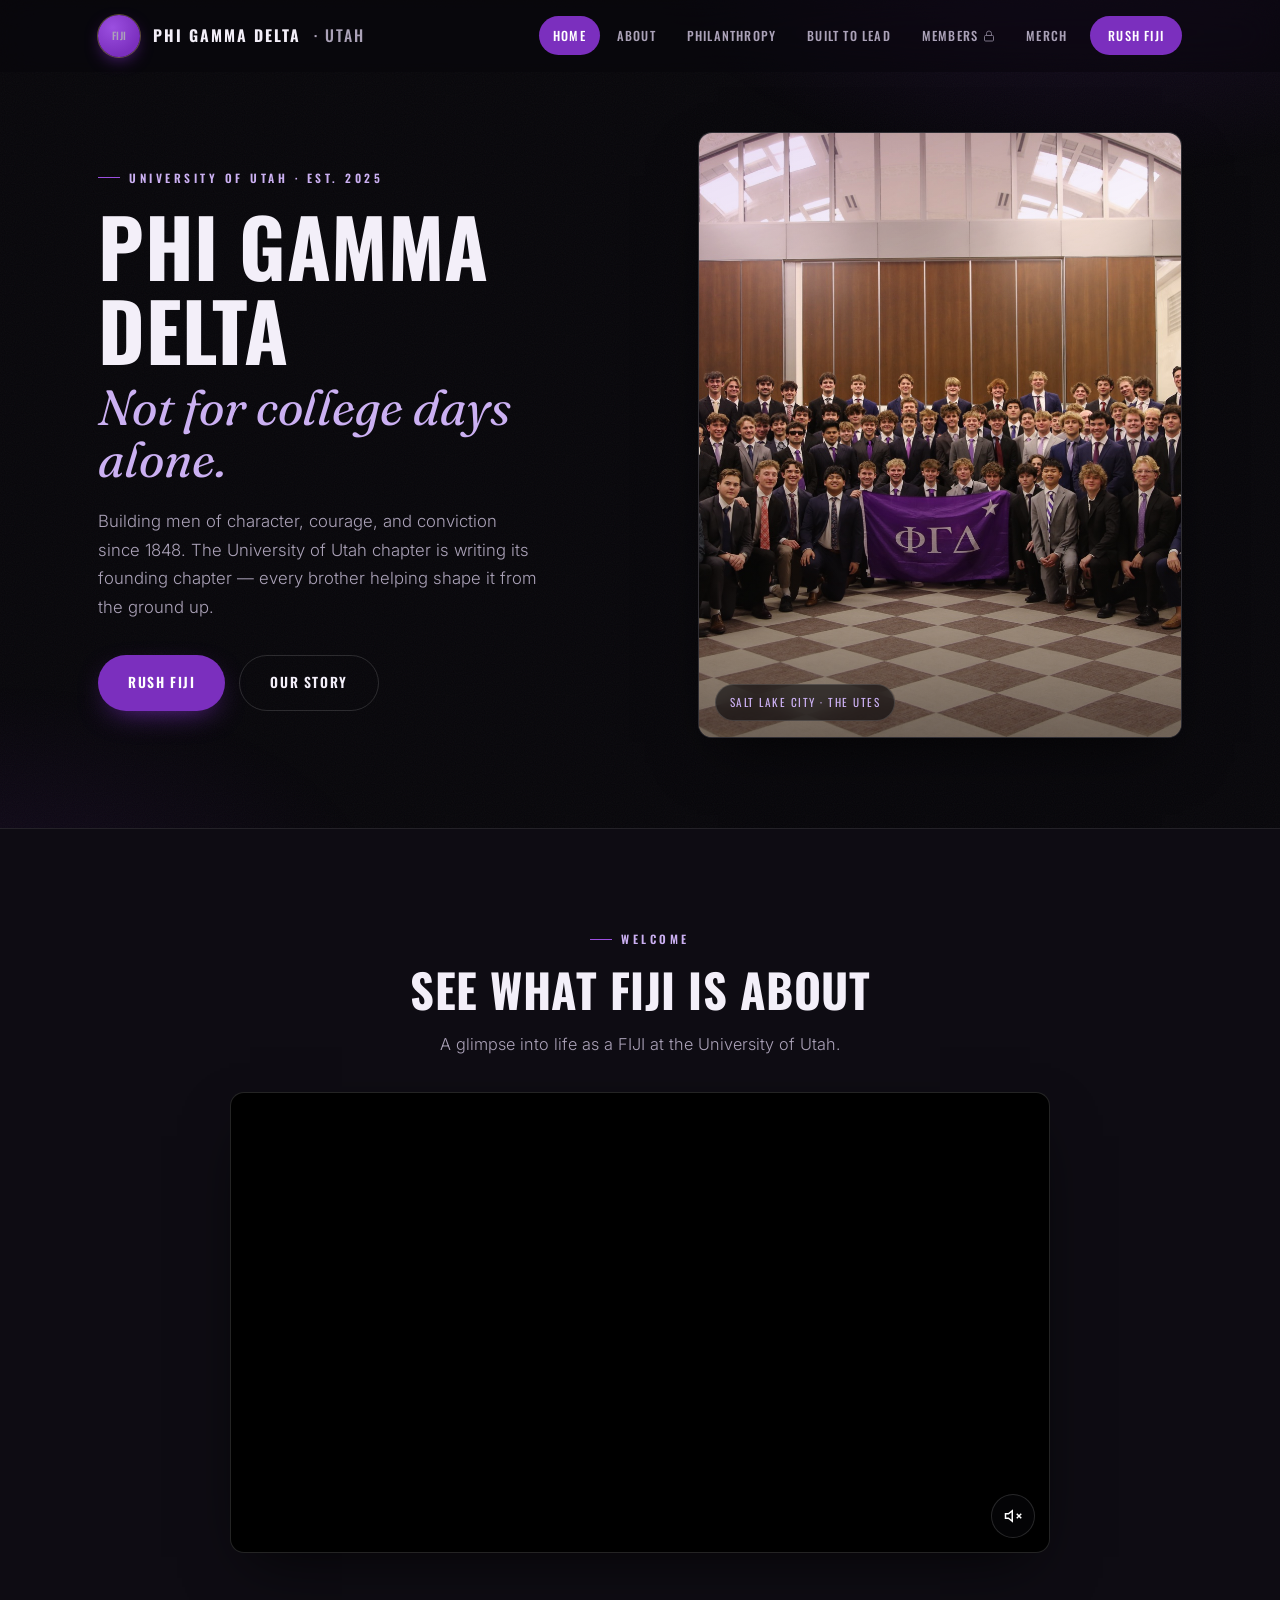
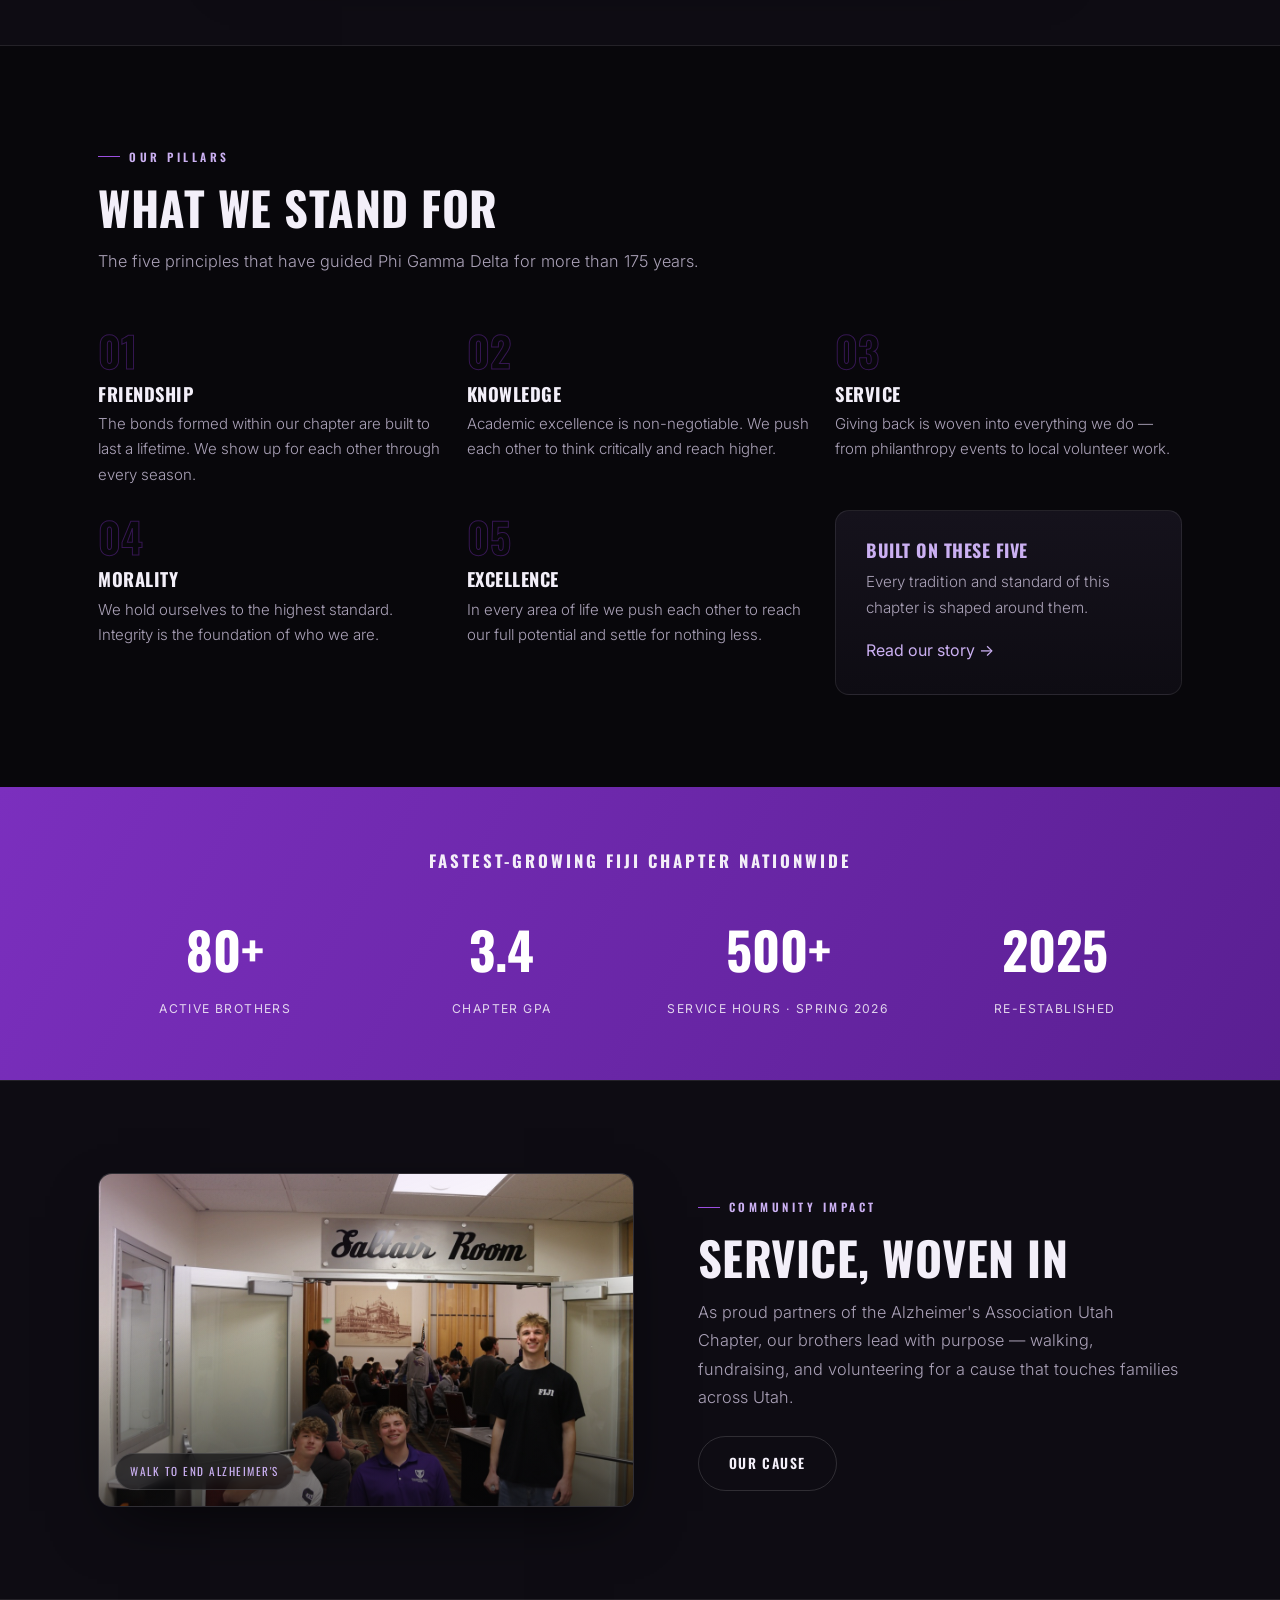
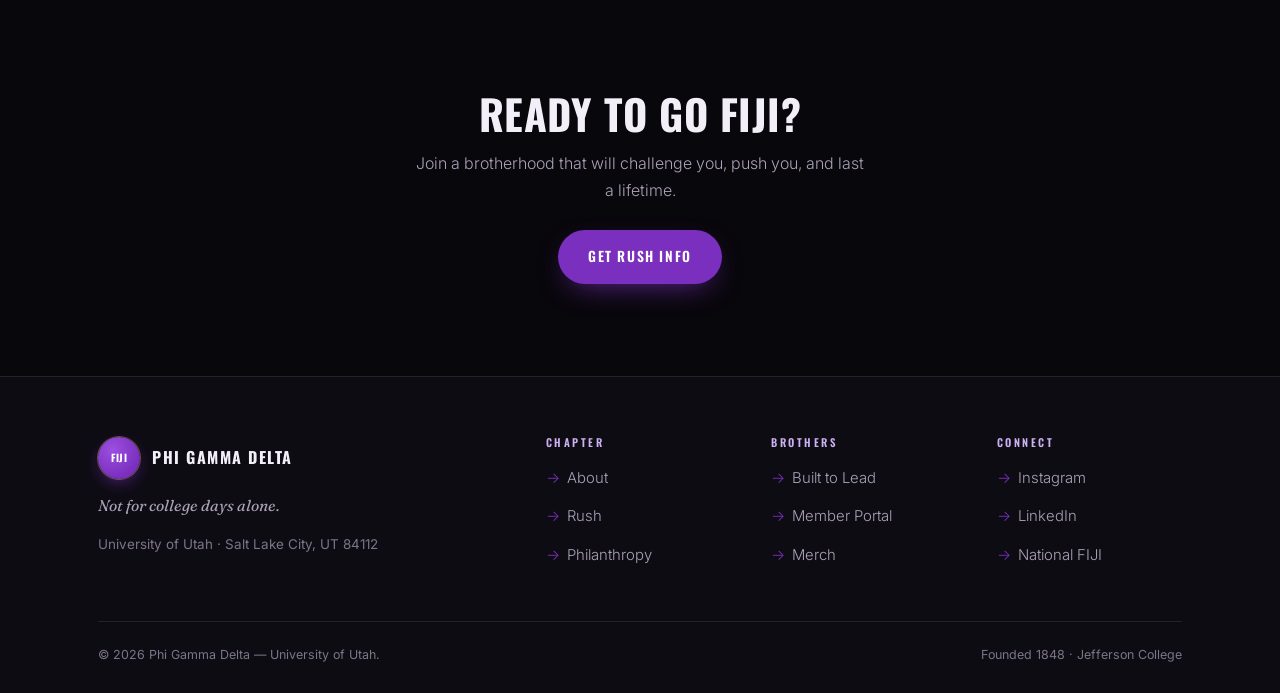
==== index.html @ 0687dde4 "New elevated FIJI website — streamlined 6-page static site Rework of the University of Utah Phi Gamm" ====
<!DOCTYPE html>
<html lang="en">
<head>
<meta charset="UTF-8">
<meta name="viewport" content="width=device-width, initial-scale=1.0">
<title>Phi Gamma Delta · University of Utah | FIJI</title>
<meta name="description" content="Phi Gamma Delta (FIJI) at the University of Utah — a founding brotherhood built on friendship, knowledge, service, morality, and excellence. Not for college days alone.">
<meta property="og:title" content="Phi Gamma Delta · University of Utah">
<meta property="og:description" content="Building men of character, courage, and conviction. The fastest-growing FIJI chapter nationwide.">
<meta property="og:type" content="website">
<meta property="og:image" content="assets/img/home.jpg">
<link rel="icon" href="assets/img/favicon.svg" type="image/svg+xml">
<link rel="preconnect" href="https://fonts.googleapis.com">
<link rel="preconnect" href="https://fonts.gstatic.com" crossorigin>
<link href="https://fonts.googleapis.com/css2?family=Oswald:wght@400;500;600;700&family=Inter:wght@300;400;500;600&family=Fraunces:ital,opsz,wght@1,9..144,400;1,9..144,500&display=swap" rel="stylesheet">
<link rel="stylesheet" href="assets/css/styles.css">
</head>
<body>

<!-- NAV -->
<nav class="nav" aria-label="Primary">
  <div class="container">
    <a href="index.html" class="nav-brand"><span class="crest">FIJI</span>Phi&nbsp;Gamma&nbsp;Delta <span>· Utah</span></a>
    <button class="hamburger" aria-label="Menu" aria-expanded="false" aria-controls="navLinks"><span></span><span></span><span></span></button>
    <ul class="nav-links" id="navLinks">
      <li><a href="index.html" class="active">Home</a></li>
      <li><a href="about.html">About</a></li>
      <li><a href="philanthropy.html">Philanthropy</a></li>
      <li><a href="built-to-lead.html">Built to Lead</a></li>
      <li><a href="members.html" class="lock">Members <svg viewBox="0 0 24 24" fill="none" stroke="currentColor" stroke-width="2"><rect x="3" y="11" width="18" height="11" rx="2"/><path d="M7 11V7a5 5 0 0 1 10 0v4"/></svg></a></li>
      <li><a href="https://utahfijimerch.com/" target="_blank" rel="noopener">Merch</a></li>
      <li><a href="rush.html" class="nav-cta">Rush FIJI</a></li>
    </ul>
  </div>
</nav>

<!-- HERO -->
<header class="hero">
  <div class="container">
    <div class="hero-split">
      <div class="reveal in">
        <div class="eyebrow">University of Utah · Est. 2025</div>
        <h1>Phi Gamma<br>Delta<span class="serif-em">Not for college days alone.</span></h1>
        <p>Building men of character, courage, and conviction since 1848. The University of Utah chapter is writing its founding chapter — every brother helping shape it from the ground up.</p>
        <div class="btn-row">
          <a href="rush.html" class="btn btn-primary">Rush FIJI</a>
          <a href="about.html" class="btn btn-ghost">Our Story</a>
        </div>
      </div>
      <div class="frame frame--portrait reveal" data-delay="1">
        <img src="assets/img/home.jpg" width="1800" height="1200" alt="Brothers of Phi Gamma Delta at the University of Utah" fetchpriority="high">
        <span class="frame-tag">Salt Lake City · The Utes</span>
      </div>
    </div>
  </div>
</header>

<!-- VIDEO -->
<section class="section--tint center">
  <div class="container">
    <div class="eyebrow center">Welcome</div>
    <h2 class="section-title">See What FIJI Is About</h2>
    <p class="lede measure-narrow mx-auto">A glimpse into life as a FIJI at the University of Utah.</p>
    <div class="video-frame reveal">
      <video id="heroVideo" loop muted playsinline preload="metadata" src="assets/video/welcome.mp4"></video>
      <button class="video-sound" id="videoSound" aria-label="Unmute video"></button>
    </div>
  </div>
</section>

<!-- PILLARS -->
<section>
  <div class="container">
    <div class="eyebrow">Our Pillars</div>
    <h2 class="section-title">What We Stand For</h2>
    <p class="lede measure" style="margin-bottom:48px;">The five principles that have guided Phi Gamma Delta for more than 175 years.</p>
    <div class="grid grid-3">
      <div class="value reveal"><div class="num">01</div><h3>Friendship</h3><p>The bonds formed within our chapter are built to last a lifetime. We show up for each other through every season.</p></div>
      <div class="value reveal" data-delay="1"><div class="num">02</div><h3>Knowledge</h3><p>Academic excellence is non-negotiable. We push each other to think critically and reach higher.</p></div>
      <div class="value reveal" data-delay="2"><div class="num">03</div><h3>Service</h3><p>Giving back is woven into everything we do — from philanthropy events to local volunteer work.</p></div>
      <div class="value reveal"><div class="num">04</div><h3>Morality</h3><p>We hold ourselves to the highest standard. Integrity is the foundation of who we are.</p></div>
      <div class="value reveal" data-delay="1"><div class="num">05</div><h3>Excellence</h3><p>In every area of life we push each other to reach our full potential and settle for nothing less.</p></div>
      <div class="card reveal" data-delay="2" style="display:flex;flex-direction:column;justify-content:center;">
        <h3 style="color:var(--purple-200);">Built on these five</h3>
        <p style="margin-bottom:16px;">Every tradition and standard of this chapter is shaped around them.</p>
        <a href="about.html" class="ext-link" style="color:var(--purple-200);">Read our story →</a>
      </div>
    </div>
  </div>
</section>

<!-- STATS -->
<section class="statband" style="padding:0;">
  <div class="statband" style="border:0;">
    <div class="container">
      <div class="kicker">Fastest-Growing FIJI Chapter Nationwide</div>
      <div class="grid grid-4">
        <div class="stat reveal"><div class="n">80+</div><div class="l">Active Brothers</div></div>
        <div class="stat reveal" data-delay="1"><div class="n">3.4</div><div class="l">Chapter GPA</div></div>
        <div class="stat reveal" data-delay="2"><div class="n">500+</div><div class="l">Service Hours · Spring 2026</div></div>
        <div class="stat reveal" data-delay="3"><div class="n">2025</div><div class="l">Re-Established</div></div>
      </div>
    </div>
  </div>
</section>

<!-- PHILANTHROPY TEASER -->
<section class="section--tint">
  <div class="container">
    <div class="hero-split">
      <div class="frame frame--wide reveal">
        <img src="assets/img/philanthropy.jpg" width="1800" height="1200" alt="FIJI brothers at a service event" loading="lazy">
        <span class="frame-tag">Walk to End Alzheimer's</span>
      </div>
      <div class="reveal" data-delay="1">
        <div class="eyebrow">Community Impact</div>
        <h2 class="section-title">Service, Woven In</h2>
        <p class="lede" style="margin-bottom:24px;">As proud partners of the Alzheimer's Association Utah Chapter, our brothers lead with purpose — walking, fundraising, and volunteering for a cause that touches families across Utah.</p>
        <a href="philanthropy.html" class="btn btn-ghost">Our Cause</a>
      </div>
    </div>
  </div>
</section>

<!-- CTA -->
<section class="cta">
  <div class="container">
    <h2>Ready to Go FIJI?</h2>
    <p>Join a brotherhood that will challenge you, push you, and last a lifetime.</p>
    <a href="rush.html" class="btn btn-primary">Get Rush Info</a>
  </div>
</section>

<!-- FOOTER -->
<footer>
  <div class="container">
    <div class="footer-grid">
      <div>
        <div class="footer-brand"><span class="crest">FIJI</span>Phi Gamma Delta</div>
        <p class="motto">Not for college days alone.</p>
        <p style="color:var(--muted-2);font-size:0.84rem;margin-top:14px;">University of Utah · Salt Lake City, UT 84112</p>
      </div>
      <div><h4>Chapter</h4><ul class="linklist" style="list-style:none;">
        <li><a href="about.html">About</a></li><li><a href="rush.html">Rush</a></li><li><a href="philanthropy.html">Philanthropy</a></li></ul></div>
      <div><h4>Brothers</h4><ul class="linklist" style="list-style:none;">
        <li><a href="built-to-lead.html">Built to Lead</a></li><li><a href="members.html">Member Portal</a></li><li><a href="https://utahfijimerch.com/" target="_blank" rel="noopener">Merch</a></li></ul></div>
      <div><h4>Connect</h4><ul class="linklist" style="list-style:none;">
        <li><a href="https://www.instagram.com/utahfiji" target="_blank" rel="noopener">Instagram</a></li>
        <li><a href="https://www.linkedin.com/company/phi-gamma-delta/" target="_blank" rel="noopener">LinkedIn</a></li>
        <li><a href="https://www.phigam.org" target="_blank" rel="noopener">National FIJI</a></li></ul></div>
    </div>
    <div class="footer-bottom">
      <span>© <span data-year>2026</span> Phi Gamma Delta — University of Utah.</span>
      <span>Founded 1848 · Jefferson College</span>
    </div>
  </div>
</footer>

<script src="assets/js/main.js"></script>
</body>
</html>
---- assets/css/styles.css ----
/* =============================================================
   Phi Gamma Delta · University of Utah
   Shared stylesheet — elevated dark + FIJI purple identity
   ============================================================= */

/* ---------- Tokens ---------- */
:root {
  /* Brand */
  --purple:        #7B2FBE;
  --purple-light:  #9B4FE0;
  --purple-bright: #B678F7;
  --purple-200:    #CBB0F2;
  --gold:          #E4C36B;   /* used sparingly for a premium accent */

  /* Surfaces */
  --bg:    #08070B;
  --bg-1:  #0E0C13;
  --bg-2:  #15121C;
  --bg-3:  #1C1826;

  /* Text */
  --text:    #F3EFF9;
  --muted:   #ABA2B8;   /* ~5.2:1 on --bg */
  --muted-2: #7C7488;
  --line:    rgba(255,255,255,0.09);
  --line-2:  rgba(255,255,255,0.14);

  /* Effects */
  --glow:   0 0 40px rgba(123,47,190,0.35);
  --shadow: 0 24px 60px -20px rgba(0,0,0,0.7);
  --radius: 14px;
  --radius-sm: 8px;
  --ease: cubic-bezier(0.22, 1, 0.36, 1);
  --t: 0.35s var(--ease);

  --maxw: 1140px;
  --nav-h: 72px;

  --font-display: 'Oswald', 'Arial Narrow', sans-serif;
  --font-serif: 'Fraunces', Georgia, serif;
  --font-body: 'Inter', -apple-system, BlinkMacSystemFont, sans-serif;
}

/* ---------- Reset ---------- */
*, *::before, *::after { box-sizing: border-box; margin: 0; padding: 0; }
html { scroll-behavior: smooth; -webkit-text-size-adjust: 100%; scroll-padding-top: 90px; }
body {
  font-family: var(--font-body);
  color: var(--text);
  background: var(--bg);
  line-height: 1.7;
  overflow-x: hidden;
  -webkit-font-smoothing: antialiased;
  text-rendering: optimizeLegibility;
}
/* Subtle grain + ambient purple wash over the whole page */
body::before {
  content: ""; position: fixed; inset: 0; z-index: -2; pointer-events: none;
  background:
    radial-gradient(60% 50% at 85% -10%, rgba(123,47,190,0.16), transparent 60%),
    radial-gradient(50% 40% at 0% 100%, rgba(123,47,190,0.10), transparent 60%);
}
body::after {
  content: ""; position: fixed; inset: 0; z-index: -1; pointer-events: none; opacity: 0.04;
  background-image: url("data:image/svg+xml,%3Csvg xmlns='http://www.w3.org/2000/svg' width='120' height='120'%3E%3Cfilter id='n'%3E%3CfeTurbulence type='fractalNoise' baseFrequency='0.9' numOctaves='2'/%3E%3C/filter%3E%3Crect width='100%25' height='100%25' filter='url(%23n)'/%3E%3C/svg%3E");
}
img { max-width: 100%; display: block; }
a { text-decoration: none; color: inherit; }
button { font-family: inherit; }
::selection { background: rgba(123,47,190,0.4); color: #fff; }

:focus-visible { outline: 2px solid var(--purple-bright); outline-offset: 3px; border-radius: 3px; }

/* ---------- Layout ---------- */
.container { max-width: var(--maxw); margin: 0 auto; padding: 0 28px; }
section { padding: 92px 0; position: relative; }
.section--tint { background: var(--bg-1); border-top: 1px solid var(--line); border-bottom: 1px solid var(--line); }
.divider-top { border-top: 1px solid var(--line); }
.center { text-align: center; }
.measure { max-width: 640px; }
.measure-narrow { max-width: 560px; }
.mx-auto { margin-left: auto; margin-right: auto; }

/* ---------- Typography ---------- */
h1, h2, h3, h4 { font-family: var(--font-display); text-transform: uppercase; letter-spacing: 0.5px; font-weight: 700; line-height: 1.05; }
.eyebrow {
  display: inline-flex; align-items: center; gap: 9px;
  font-family: var(--font-display); font-size: 0.72rem; font-weight: 600;
  letter-spacing: 3.5px; text-transform: uppercase; color: var(--purple-200);
  margin-bottom: 16px;
}
.eyebrow::before { content: ""; width: 22px; height: 1px; background: var(--purple-light); display: inline-block; }
.eyebrow.center { justify-content: center; }
.section-title { font-size: clamp(1.9rem, 4vw, 2.9rem); margin-bottom: 16px; }
.lede { font-size: 1.02rem; color: var(--muted); font-weight: 300; line-height: 1.75; }
.serif-em { font-family: var(--font-serif); font-style: italic; font-weight: 400; text-transform: none; letter-spacing: 0; }

/* ---------- Buttons ---------- */
.btn {
  display: inline-flex; align-items: center; justify-content: center; gap: 9px;
  padding: 15px 30px; min-height: 48px;
  font-family: var(--font-display); font-size: 0.86rem; font-weight: 600;
  text-transform: uppercase; letter-spacing: 1.6px;
  border: none; cursor: pointer; border-radius: 999px;
  transition: transform var(--t), background var(--t), box-shadow var(--t), border-color var(--t), color var(--t);
}
.btn:active { transform: translateY(1px) scale(0.99); }
.btn-primary { background: var(--purple); color: #fff; box-shadow: 0 10px 30px -12px rgba(123,47,190,0.9); }
.btn-primary:hover { background: var(--purple-light); box-shadow: 0 14px 36px -10px rgba(123,47,190,0.85), var(--glow); transform: translateY(-2px); }
.btn-ghost { background: transparent; color: var(--text); border: 1.5px solid var(--line-2); }
.btn-ghost:hover { border-color: var(--purple-light); color: var(--purple-200); transform: translateY(-2px); }
.btn-gold { background: transparent; color: var(--gold); border: 1.5px solid rgba(228,195,107,0.4); }
.btn-gold:hover { background: rgba(228,195,107,0.08); border-color: var(--gold); transform: translateY(-2px); }
.btn-row { display: flex; flex-wrap: wrap; gap: 14px; }
.btn svg { width: 17px; height: 17px; }

/* ---------- Crest ---------- */
.crest {
  width: 42px; height: 42px; flex: none;
  display: inline-flex; align-items: center; justify-content: center;
  border-radius: 50%;
  background: radial-gradient(circle at 35% 30%, var(--purple-light), var(--purple) 70%);
  box-shadow: 0 0 0 1px rgba(228,195,107,0.35), 0 6px 18px -6px rgba(123,47,190,0.9);
  font-family: var(--font-display); font-weight: 700; font-size: 0.64rem;
  letter-spacing: 0.5px; color: #fff;
}

/* ---------- Navigation ---------- */
.nav {
  position: fixed; top: 0; left: 0; right: 0; z-index: 1000; height: var(--nav-h);
  display: flex; align-items: center;
  background: rgba(8,7,11,0.55); backdrop-filter: blur(18px) saturate(1.2);
  border-bottom: 1px solid transparent; transition: background var(--t), border-color var(--t);
}
.nav.scrolled { background: rgba(8,7,11,0.9); border-bottom-color: var(--line); }
.nav .container { display: flex; align-items: center; justify-content: space-between; width: 100%; }
.nav-brand { display: flex; align-items: center; gap: 13px; font-family: var(--font-display); font-weight: 700; font-size: 0.98rem; text-transform: uppercase; letter-spacing: 2px; }
.nav-brand span { color: var(--muted); font-weight: 500; }
.nav-links { display: flex; align-items: center; gap: 3px; list-style: none; }
.nav-links a {
  display: inline-flex; align-items: center; gap: 5px;
  padding: 9px 14px; border-radius: 999px;
  font-family: var(--font-display); font-size: 0.78rem; font-weight: 500; letter-spacing: 1.2px;
  text-transform: uppercase; color: var(--muted); transition: color var(--t), background var(--t);
}
.nav-links a:hover { color: var(--text); }
.nav-links a.active { color: #fff; background: var(--purple); }
.nav-links a.lock svg { width: 12px; height: 12px; opacity: 0.7; }
.nav-cta { margin-left: 6px; }
.nav-links a.nav-cta { background: var(--purple); color: #fff; padding: 9px 18px; }
.nav-links a.nav-cta:hover { background: var(--purple-light); }
.hamburger { display: none; width: 44px; height: 44px; background: none; border: none; cursor: pointer; flex-direction: column; align-items: center; justify-content: center; gap: 5px; }
.hamburger span { display: block; width: 22px; height: 2px; background: var(--text); border-radius: 2px; transition: var(--t); }
.nav.open .hamburger span:nth-child(1) { transform: translateY(7px) rotate(45deg); }
.nav.open .hamburger span:nth-child(2) { opacity: 0; }
.nav.open .hamburger span:nth-child(3) { transform: translateY(-7px) rotate(-45deg); }

/* ---------- Hero ---------- */
.hero { padding: calc(var(--nav-h) + 60px) 0 90px; }
.hero-split { display: grid; grid-template-columns: 1.05fr 0.95fr; gap: 64px; align-items: center; }
.hero h1 { font-size: clamp(2.9rem, 6.5vw, 5rem); margin-bottom: 22px; }
.hero h1 .stroke { -webkit-text-stroke: 1.4px var(--purple-light); color: transparent; }
.hero h1 .serif-em { display: block; font-size: 0.62em; margin-top: 10px; color: var(--purple-200); }
.hero p { max-width: 440px; margin-bottom: 34px; color: var(--muted); font-weight: 300; font-size: 1.05rem; }
.hero--compact { padding: calc(var(--nav-h) + 70px) 0 60px; }
.hero--compact h1 { font-size: clamp(2.4rem, 5vw, 3.6rem); }
.hero--compact p { max-width: 560px; }

/* Framed image treatment */
.frame {
  position: relative; border-radius: var(--radius); overflow: hidden;
  border: 1px solid var(--line-2); box-shadow: var(--shadow);
  background: var(--bg-1);
}
.frame::after { /* purple grade + vignette */
  content: ""; position: absolute; inset: 0;
  background: linear-gradient(160deg, rgba(123,47,190,0.16), transparent 45%), linear-gradient(0deg, rgba(8,7,11,0.55), transparent 55%);
  pointer-events: none;
}
.frame img { width: 100%; height: 100%; object-fit: cover; }
.frame--portrait { aspect-ratio: 4 / 5; }
.frame--wide { aspect-ratio: 16 / 10; }
.frame-tag {
  position: absolute; left: 16px; bottom: 16px; z-index: 2;
  display: inline-flex; align-items: center; gap: 8px;
  padding: 8px 14px; border-radius: 999px;
  background: rgba(8,7,11,0.6); backdrop-filter: blur(8px); border: 1px solid var(--line-2);
  font-family: var(--font-display); font-size: 0.7rem; letter-spacing: 1.5px; text-transform: uppercase; color: var(--purple-200);
}

/* ---------- Video ---------- */
.video-frame {
  max-width: 820px; margin: 34px auto 0; aspect-ratio: 16/9;
  border-radius: var(--radius); overflow: hidden;
  border: 1px solid var(--line-2); box-shadow: var(--shadow); background: #000;
  position: relative;
}
.video-frame video { width: 100%; height: 100%; object-fit: cover; display: block; }
.video-sound {
  position: absolute; right: 14px; bottom: 14px; z-index: 3;
  width: 44px; height: 44px; border-radius: 50%; cursor: pointer;
  background: rgba(8,7,11,0.6); backdrop-filter: blur(8px); border: 1px solid var(--line-2);
  color: #fff; display: inline-flex; align-items: center; justify-content: center;
  transition: var(--t);
}
.video-sound:hover { background: var(--purple); border-color: var(--purple); }
.video-sound svg { width: 18px; height: 18px; }

/* ---------- Generic grids / cards ---------- */
.grid { display: grid; gap: 22px; }
.grid-2 { grid-template-columns: repeat(2, 1fr); }
.grid-3 { grid-template-columns: repeat(3, 1fr); }
.grid-4 { grid-template-columns: repeat(4, 1fr); }

.card {
  background: linear-gradient(180deg, var(--bg-2), var(--bg-1));
  border: 1px solid var(--line); border-radius: var(--radius);
  padding: 30px; transition: transform var(--t), border-color var(--t), box-shadow var(--t);
}
.card:hover { transform: translateY(-4px); border-color: rgba(123,47,190,0.5); box-shadow: 0 20px 50px -24px rgba(123,47,190,0.6); }
.card h3 { font-size: 1.12rem; margin-bottom: 10px; letter-spacing: 0.5px; }
.card p { color: var(--muted); font-weight: 300; font-size: 0.95rem; }
.card-icon {
  width: 46px; height: 46px; border-radius: 12px; margin-bottom: 18px;
  display: inline-flex; align-items: center; justify-content: center;
  background: rgba(123,47,190,0.14); border: 1px solid rgba(123,47,190,0.3); color: var(--purple-200);
}
.card-icon svg { width: 22px; height: 22px; }

/* Values (numbered) */
.value { position: relative; padding-top: 6px; }
.value .num { font-family: var(--font-display); font-size: 2.6rem; font-weight: 700; color: transparent; -webkit-text-stroke: 1px rgba(123,47,190,0.4); line-height: 1; margin-bottom: 12px; }
.value h3 { font-size: 1.15rem; margin-bottom: 8px; }
.value p { color: var(--muted); font-weight: 300; font-size: 0.94rem; }

/* Exec / people */
.person { text-align: center; }
.person .role { font-family: var(--font-display); font-size: 0.7rem; letter-spacing: 2px; text-transform: uppercase; color: var(--purple-200); margin-bottom: 12px; }
.person .avatar {
  width: 76px; height: 76px; margin: 0 auto 16px; border-radius: 50%;
  display: flex; align-items: center; justify-content: center;
  font-family: var(--font-display); font-size: 1.4rem; font-weight: 700; color: var(--purple-200);
  background: radial-gradient(circle at 35% 30%, rgba(123,47,190,0.35), rgba(123,47,190,0.08));
  border: 1px solid rgba(123,47,190,0.35);
}
.person .name { font-family: var(--font-display); font-size: 1.15rem; text-transform: uppercase; letter-spacing: 0.5px; }

/* Stat band */
.statband { background: linear-gradient(120deg, var(--purple), #5a1f92); padding: 60px 0; border-radius: 0; }
.statband .kicker { text-align: center; font-family: var(--font-display); font-size: 1.05rem; font-weight: 700; letter-spacing: 3px; text-transform: uppercase; color: rgba(255,255,255,0.92); margin-bottom: 30px; }
.stat { text-align: center; }
.stat .n { font-family: var(--font-display); font-size: clamp(2.4rem, 5vw, 3.2rem); font-weight: 700; color: #fff; font-variant-numeric: tabular-nums; }
.stat .l { font-size: 0.76rem; letter-spacing: 1.4px; text-transform: uppercase; color: rgba(255,255,255,0.8); margin-top: 6px; }

/* Timeline (numbered steps) */
.step .n { font-family: var(--font-display); font-size: 2rem; font-weight: 700; color: transparent; -webkit-text-stroke: 1px rgba(123,47,190,0.55); margin-bottom: 12px; }
.step h3 { font-size: 1.05rem; margin-bottom: 8px; }
.step p { color: var(--muted); font-weight: 300; font-size: 0.92rem; }

/* Callout / quote */
.callout {
  background: rgba(123,47,190,0.08); border: 1px solid rgba(123,47,190,0.22);
  border-left: 3px solid var(--purple); border-radius: var(--radius-sm);
  padding: 28px 32px;
}
.callout p { color: var(--muted); font-weight: 300; }
.callout strong { color: var(--text); font-weight: 600; }
.pullquote { font-family: var(--font-serif); font-style: italic; font-size: clamp(1.3rem, 3vw, 1.9rem); line-height: 1.4; color: var(--text); text-transform: none; }
.pullquote .sig { display: block; margin-top: 18px; font-family: var(--font-display); font-style: normal; font-size: 0.8rem; letter-spacing: 2px; text-transform: uppercase; color: var(--purple-200); }

/* FAQ accordion */
.faq-item { border-bottom: 1px solid var(--line); }
.faq-q {
  width: 100%; text-align: left; background: none; border: none; cursor: pointer; color: var(--text);
  font-family: var(--font-display); font-size: 1.02rem; text-transform: uppercase; letter-spacing: 0.5px;
  padding: 22px 40px 22px 0; position: relative;
}
.faq-q::after { content: "+"; position: absolute; right: 4px; top: 50%; transform: translateY(-50%); font-size: 1.5rem; color: var(--purple-200); transition: var(--t); }
.faq-item.open .faq-q::after { content: "−"; }
.faq-a { max-height: 0; overflow: hidden; transition: max-height 0.4s var(--ease); }
.faq-a-inner { padding: 0 0 22px; color: var(--muted); font-weight: 300; font-size: 0.96rem; }

/* Link list */
.linklist { list-style: none; }
.linklist li { margin-bottom: 11px; }
.linklist a { color: var(--muted); font-weight: 300; font-size: 0.93rem; transition: var(--t); display: inline-flex; align-items: center; gap: 7px; }
.linklist a:hover { color: var(--purple-200); }
.linklist a::before { content: "→"; color: var(--purple); }

/* Tag */
.tag { display: inline-flex; align-items: center; padding: 4px 11px; border-radius: 999px; font-family: var(--font-display); font-size: 0.66rem; font-weight: 600; letter-spacing: 1.5px; text-transform: uppercase; }
.tag-required { background: rgba(123,47,190,0.2); color: var(--purple-200); border: 1px solid rgba(123,47,190,0.4); }
.tag-additional { background: rgba(255,255,255,0.06); color: var(--muted); border: 1px solid var(--line-2); }
.tag-annual { background: rgba(228,195,107,0.14); color: var(--gold); border: 1px solid rgba(228,195,107,0.35); }

/* ---------- CTA band ---------- */
.cta { text-align: center; }
.cta h2 { font-size: clamp(1.8rem, 4vw, 2.6rem); margin-bottom: 14px; }
.cta p { color: var(--muted); max-width: 460px; margin: 0 auto 26px; font-weight: 300; }

/* ---------- Footer ---------- */
footer { background: var(--bg-1); border-top: 1px solid var(--line); padding: 60px 0 28px; }
.footer-grid { display: grid; grid-template-columns: 2.2fr 1fr 1fr 1fr; gap: 40px; margin-bottom: 42px; }
.footer-brand { display: flex; align-items: center; gap: 12px; font-family: var(--font-display); font-size: 1rem; font-weight: 700; text-transform: uppercase; letter-spacing: 1.5px; margin-bottom: 14px; }
footer .motto { font-family: var(--font-serif); font-style: italic; color: var(--muted); font-size: 0.98rem; }
footer h4 { font-size: 0.68rem; font-weight: 600; letter-spacing: 2.5px; text-transform: uppercase; margin-bottom: 16px; color: var(--purple-200); }
footer ul { list-style: none; }
footer li { margin-bottom: 11px; }
footer a { color: var(--muted); font-weight: 300; font-size: 0.9rem; transition: var(--t); }
footer a:hover { color: var(--text); }
.footer-bottom { border-top: 1px solid var(--line); padding-top: 22px; display: flex; justify-content: space-between; gap: 12px; flex-wrap: wrap; font-size: 0.78rem; color: var(--muted-2); }

/* ---------- Forms ---------- */
.field { display: flex; flex-direction: column; gap: 8px; margin-bottom: 20px; }
.field label { font-family: var(--font-display); font-size: 0.74rem; font-weight: 600; letter-spacing: 1.5px; text-transform: uppercase; color: var(--purple-200); }
.field input, .field select, .field textarea {
  background: var(--bg-2); border: 1px solid var(--line-2); color: var(--text);
  padding: 14px 16px; font-family: var(--font-body); font-size: 0.96rem; border-radius: var(--radius-sm);
  transition: var(--t); width: 100%;
}
.field input:focus, .field select:focus, .field textarea:focus { outline: none; border-color: var(--purple); box-shadow: 0 0 0 3px rgba(123,47,190,0.18); }
.field input::placeholder, .field textarea::placeholder { color: var(--muted-2); }
.field textarea { resize: vertical; min-height: 140px; }
.field select {
  appearance: none; cursor: pointer; padding-right: 40px;
  background-image: url("data:image/svg+xml,%3Csvg xmlns='http://www.w3.org/2000/svg' width='12' height='8'%3E%3Cpath fill='%23B678F7' d='M1 1l5 5 5-5'/%3E%3C/svg%3E");
  background-repeat: no-repeat; background-position: right 16px center;
}
.info-block { margin-bottom: 30px; }
.info-block h3 { font-size: 0.9rem; margin-bottom: 8px; }
.info-block p, .info-block a { color: var(--muted); font-weight: 300; }
.info-block a { color: var(--purple-200); }
.info-block a:hover { color: var(--purple-bright); }
.socials { display: flex; gap: 12px; margin-top: 10px; }
.socials a { width: 44px; height: 44px; border-radius: 50%; display: inline-flex; align-items: center; justify-content: center; background: var(--bg-2); border: 1px solid var(--line-2); color: var(--muted); transition: var(--t); }
.socials a:hover { background: var(--purple); border-color: var(--purple); color: #fff; transform: translateY(-2px); }
.socials svg { width: 18px; height: 18px; }
.form-note { font-size: 0.82rem; color: var(--muted-2); margin-top: 6px; }
.form-status { margin-top: 14px; font-size: 0.9rem; color: var(--purple-200); }

/* ---------- Reveal animation ---------- */
.reveal { opacity: 0; transform: translateY(22px); transition: opacity 0.7s var(--ease), transform 0.7s var(--ease); }
.reveal.in { opacity: 1; transform: none; }
.reveal[data-delay="1"] { transition-delay: 0.08s; }
.reveal[data-delay="2"] { transition-delay: 0.16s; }
.reveal[data-delay="3"] { transition-delay: 0.24s; }

/* ---------- Responsive ---------- */
@media (max-width: 900px) {
  .grid-4 { grid-template-columns: repeat(2, 1fr); }
  .footer-grid { grid-template-columns: 1fr 1fr; }
}
@media (max-width: 780px) {
  .hamburger { display: flex; }
  .nav-links {
    position: fixed; top: var(--nav-h); left: 0; right: 0;
    flex-direction: column; align-items: stretch; gap: 4px; padding: 16px 20px 26px;
    background: rgba(8,7,11,0.98); backdrop-filter: blur(18px);
    border-bottom: 1px solid var(--line);
    transform: translateY(-130%); transition: transform var(--t); visibility: hidden;
  }
  .nav.open .nav-links { transform: translateY(0); visibility: visible; }
  .nav-links a { padding: 13px 14px; font-size: 0.9rem; }
  .nav-links a.nav-cta { justify-content: center; margin-top: 6px; }
  .hero-split { grid-template-columns: 1fr; gap: 34px; }
  .hero-split .frame { order: -1; max-width: 460px; }
  section { padding: 68px 0; }
}
@media (max-width: 640px) {
  .grid-2, .grid-3, .grid-4 { grid-template-columns: 1fr; }
  .statband .grid-4 { grid-template-columns: 1fr 1fr; }
  .footer-bottom { flex-direction: column; align-items: center; text-align: center; }
}

/* ---------- Reduced motion ---------- */
@media (prefers-reduced-motion: reduce) {
  html { scroll-behavior: auto; }
  *, *::before, *::after { animation-duration: 0.001ms !important; transition-duration: 0.001ms !important; }
  .reveal { opacity: 1; transform: none; }
}
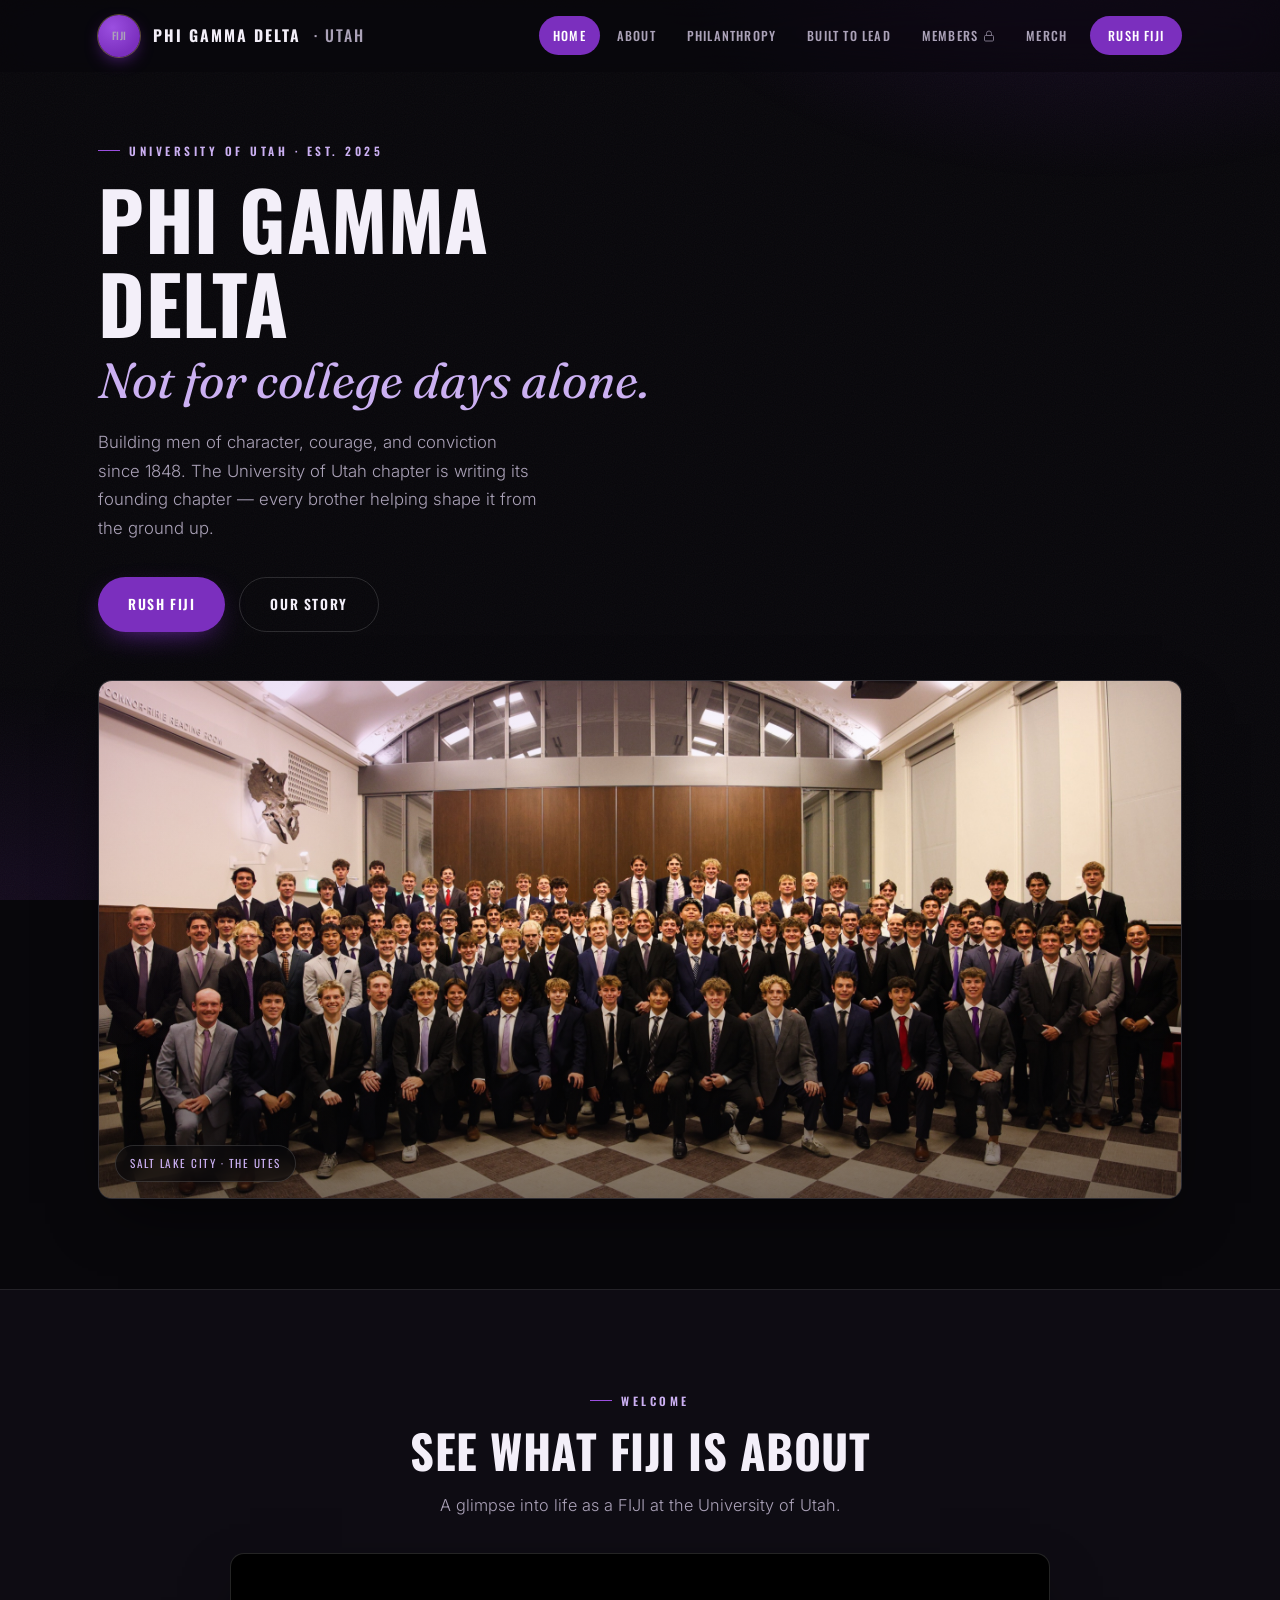
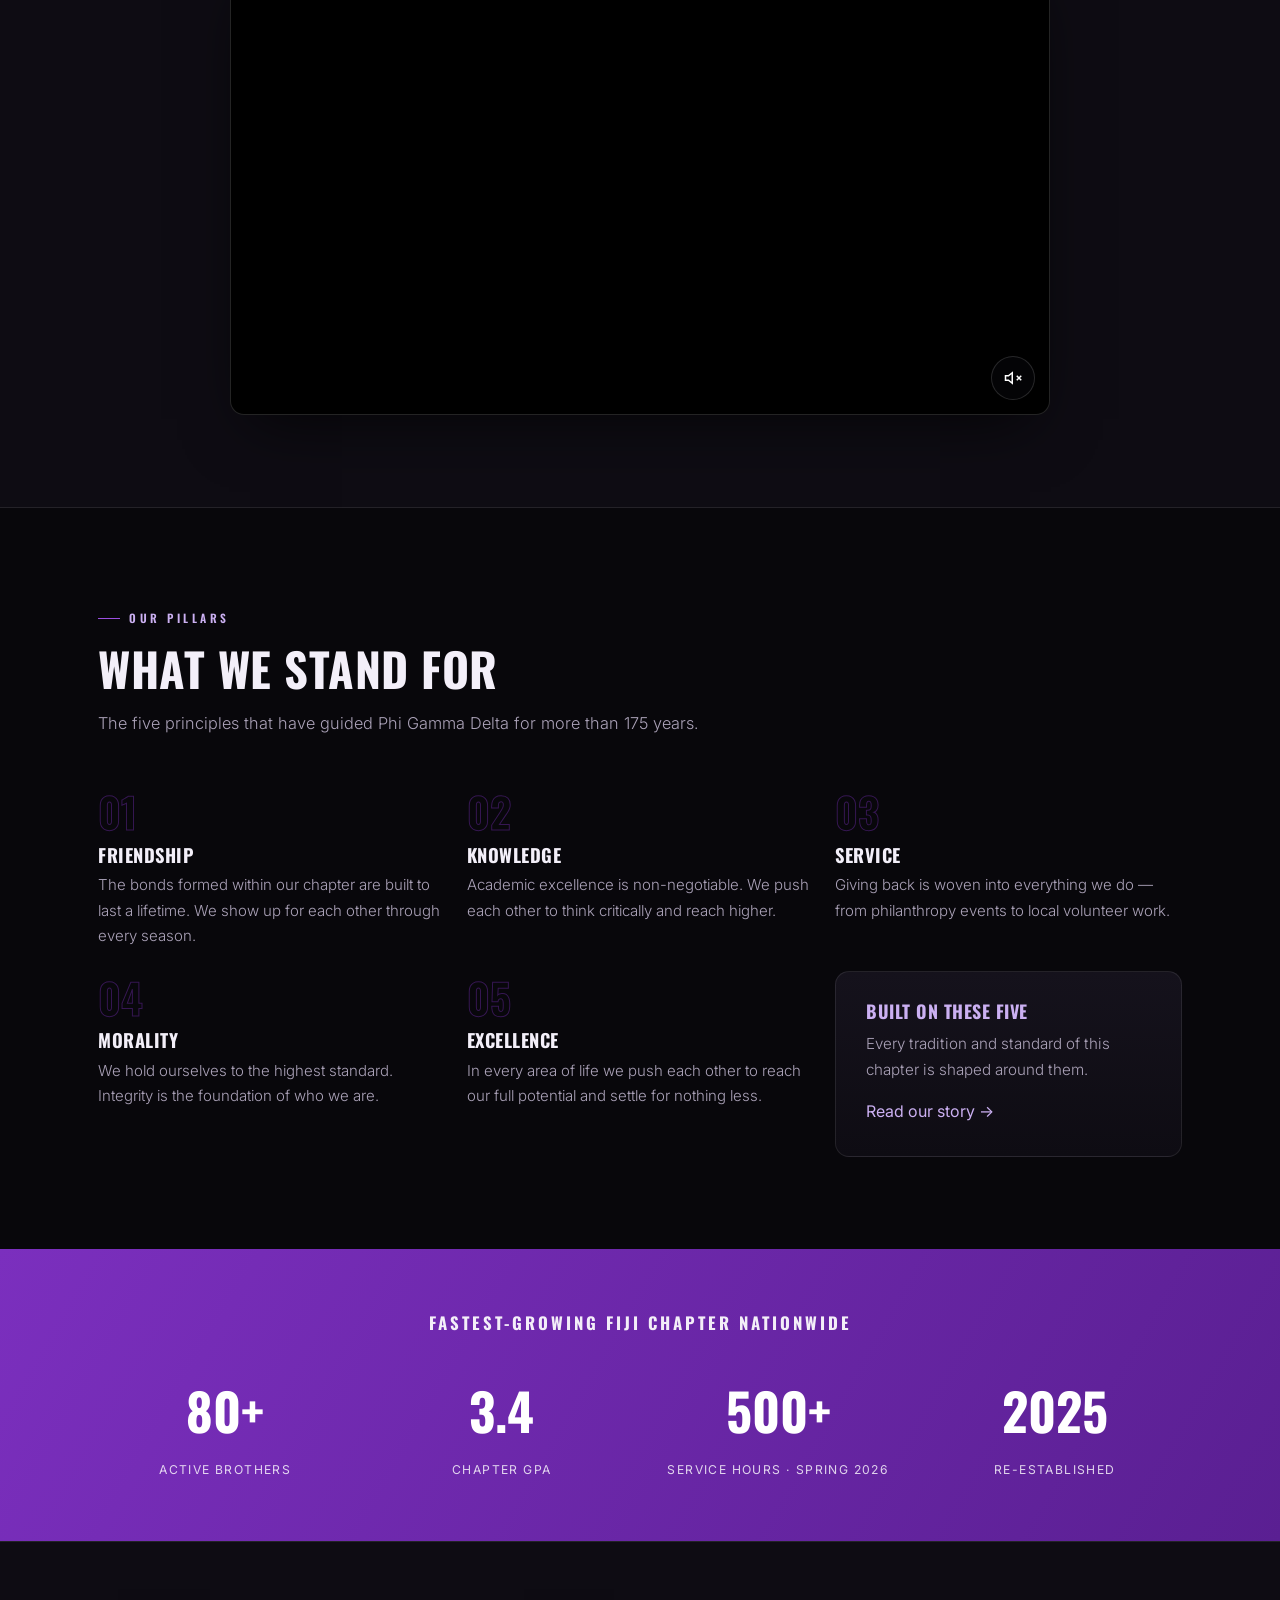
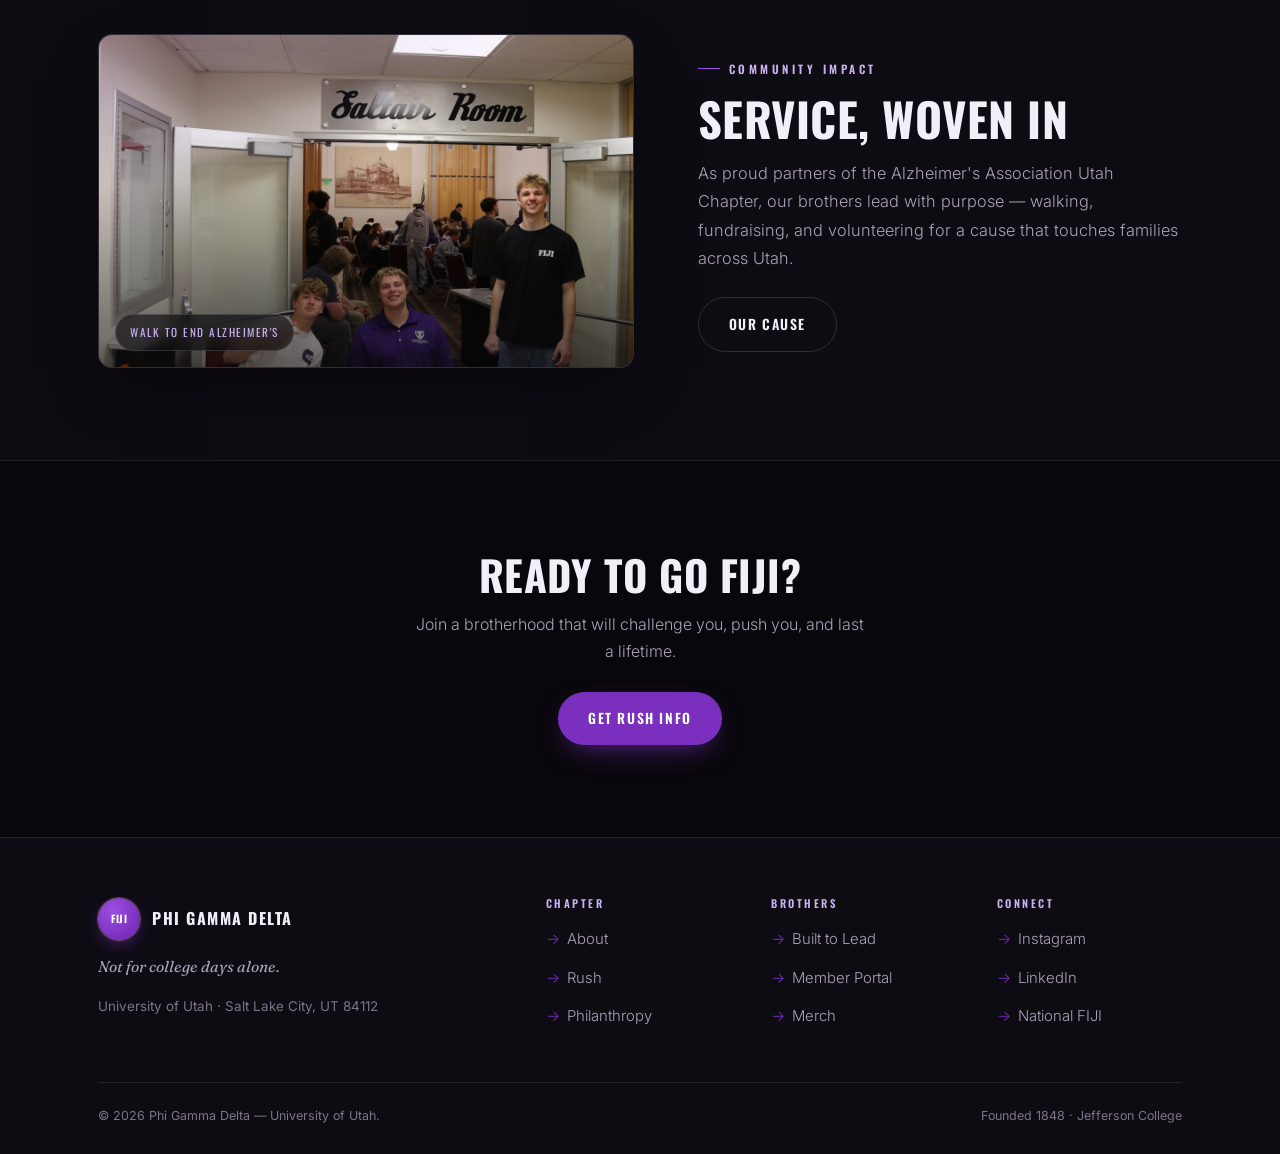
==== commit ebba4f58: "Home: new chapter group photo in hero, Fall 2026 rush video Co-Authored-By: Claude Opus 5.5 <noreply" ====
--- a/index.html
+++ b/index.html
@@ -8,7 +8,7 @@
 <meta property="og:title" content="Phi Gamma Delta · University of Utah">
 <meta property="og:description" content="Building men of character, courage, and conviction. The fastest-growing FIJI chapter nationwide.">
 <meta property="og:type" content="website">
-<meta property="og:image" content="assets/img/home.jpg">
+<meta property="og:image" content="assets/img/chapter.jpg">
 <link rel="icon" href="assets/img/favicon.svg" type="image/svg+xml">
 <link rel="preconnect" href="https://fonts.googleapis.com">
 <link rel="preconnect" href="https://fonts.gstatic.com" crossorigin>
@@ -37,7 +37,7 @@
 <!-- HERO -->
 <header class="hero">
   <div class="container">
-    <div class="hero-split">
+    <div class="hero-stack">
       <div class="reveal in">
         <div class="eyebrow">University of Utah · Est. 2025</div>
         <h1>Phi Gamma<br>Delta<span class="serif-em">Not for college days alone.</span></h1>
@@ -47,8 +47,8 @@
           <a href="about.html" class="btn btn-ghost">Our Story</a>
         </div>
       </div>
-      <div class="frame frame--portrait reveal" data-delay="1">
-        <img src="assets/img/home.jpg" width="1800" height="1200" alt="Brothers of Phi Gamma Delta at the University of Utah" fetchpriority="high">
+      <div class="frame frame--pano reveal" data-delay="1">
+        <img src="assets/img/chapter.jpg" width="2400" height="1149" alt="The brothers of Phi Gamma Delta at the University of Utah, in suits, in a group chapter photo" fetchpriority="high">
         <span class="frame-tag">Salt Lake City · The Utes</span>
       </div>
     </div>
@@ -62,7 +62,7 @@
     <h2 class="section-title">See What FIJI Is About</h2>
     <p class="lede measure-narrow mx-auto">A glimpse into life as a FIJI at the University of Utah.</p>
     <div class="video-frame reveal">
-      <video id="heroVideo" loop muted playsinline preload="metadata" src="assets/video/welcome.mp4"></video>
+      <video id="heroVideo" loop muted playsinline preload="metadata" src="assets/video/rush-fall-2026.mp4"></video>
       <button class="video-sound" id="videoSound" aria-label="Unmute video"></button>
     </div>
   </div>
--- a/assets/css/styles.css
+++ b/assets/css/styles.css
@@ -158,6 +158,8 @@
 /* ---------- Hero ---------- */
 .hero { padding: calc(var(--nav-h) + 60px) 0 90px; }
 .hero-split { display: grid; grid-template-columns: 1.05fr 0.95fr; gap: 64px; align-items: center; }
+.hero-stack { display: grid; gap: 48px; }
+.hero-stack p { max-width: 560px; }
 .hero h1 { font-size: clamp(2.9rem, 6.5vw, 5rem); margin-bottom: 22px; }
 .hero h1 .stroke { -webkit-text-stroke: 1.4px var(--purple-light); color: transparent; }
 .hero h1 .serif-em { display: block; font-size: 0.62em; margin-top: 10px; color: var(--purple-200); }
@@ -180,6 +182,7 @@
 .frame img { width: 100%; height: 100%; object-fit: cover; }
 .frame--portrait { aspect-ratio: 4 / 5; }
 .frame--wide { aspect-ratio: 16 / 10; }
+.frame--pano { aspect-ratio: 2400 / 1149; }
 .frame-tag {
   position: absolute; left: 16px; bottom: 16px; z-index: 2;
   display: inline-flex; align-items: center; gap: 8px;
@@ -337,6 +340,15 @@
 .socials svg { width: 18px; height: 18px; }
 .form-note { font-size: 0.82rem; color: var(--muted-2); margin-top: 6px; }
 .form-status { margin-top: 14px; font-size: 0.9rem; color: var(--purple-200); }
+
+/* Embedded 3rd-party form (e.g. ChapterBuilder interest form) */
+.form-embed {
+  border-radius: var(--radius); overflow: hidden;
+  border: 1px solid var(--line-2); box-shadow: var(--shadow);
+  background: #fff;
+}
+.form-embed iframe { width: 100%; min-height: 1580px; border: 0; display: block; }
+@media (max-width: 640px) { .form-embed iframe { min-height: 1720px; } }
 
 /* ---------- Reveal animation ---------- */
 .reveal { opacity: 0; transform: translateY(22px); transition: opacity 0.7s var(--ease), transform 0.7s var(--ease); }
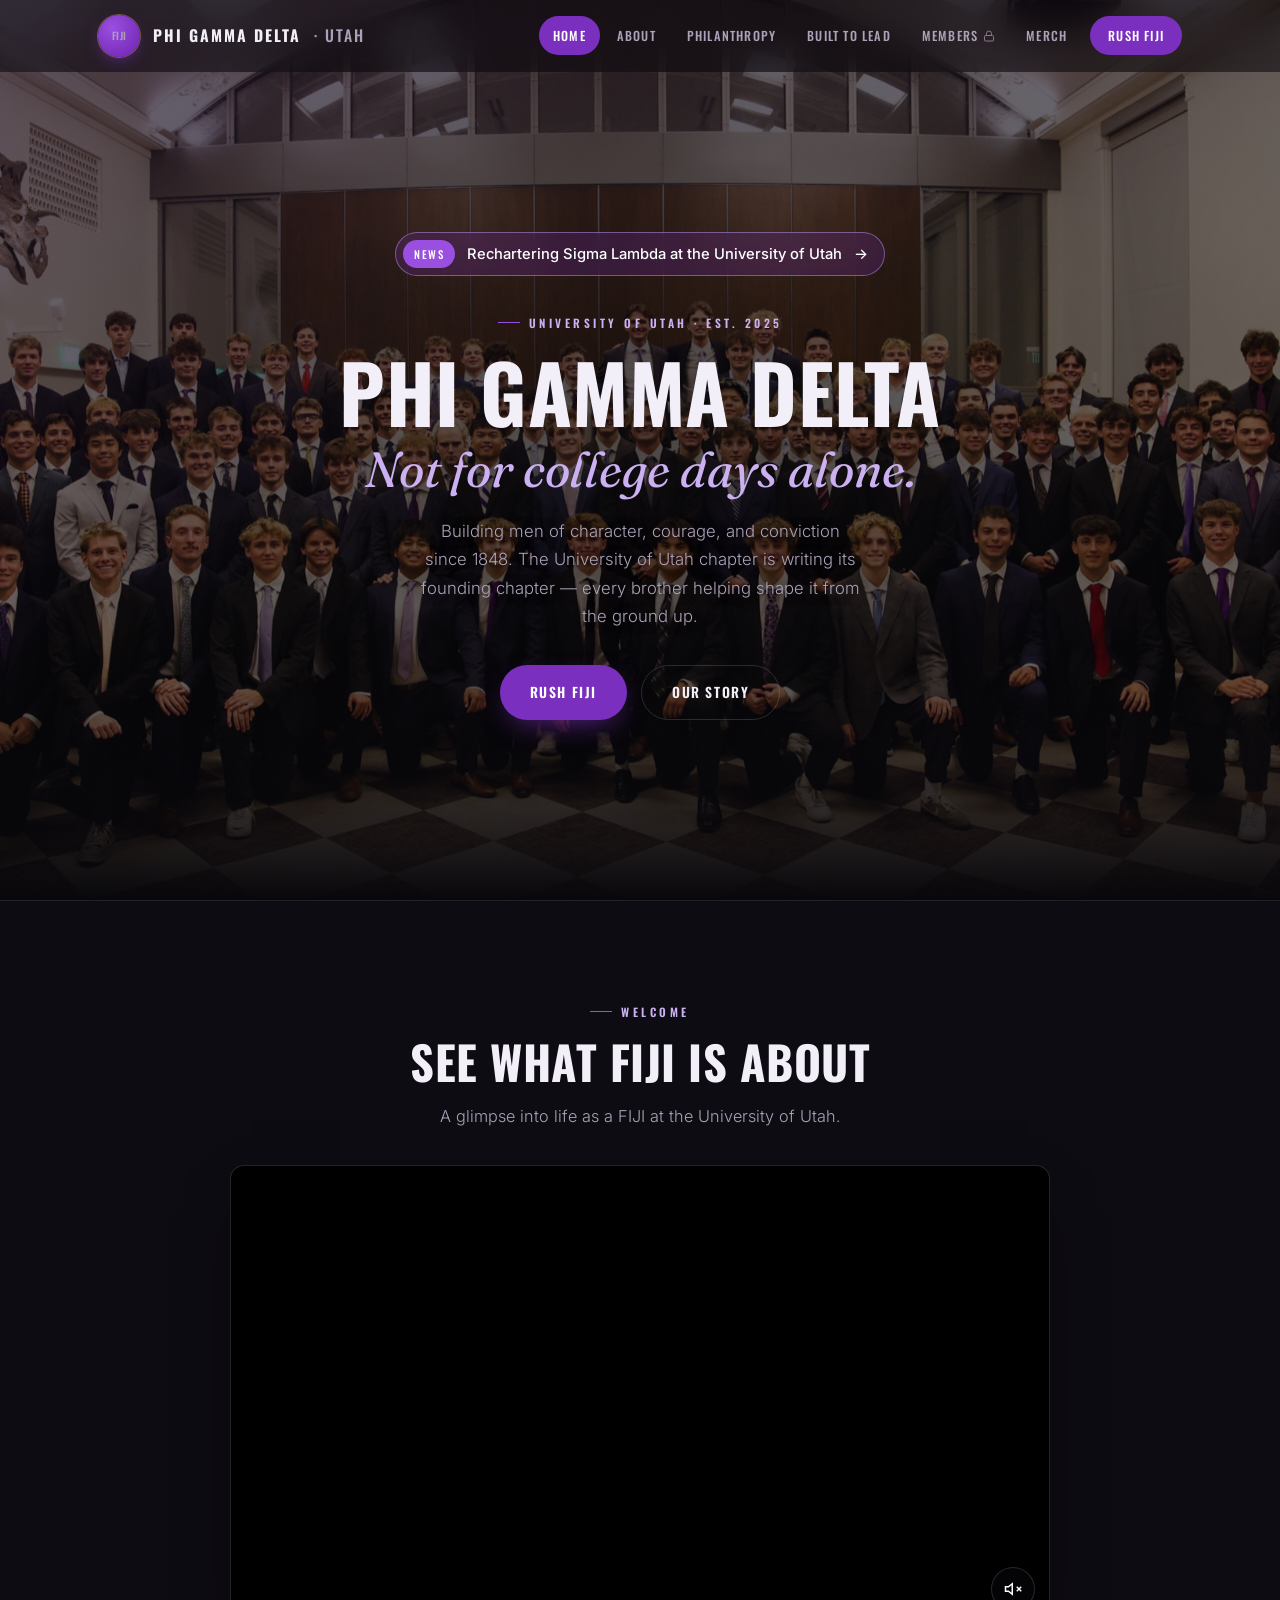
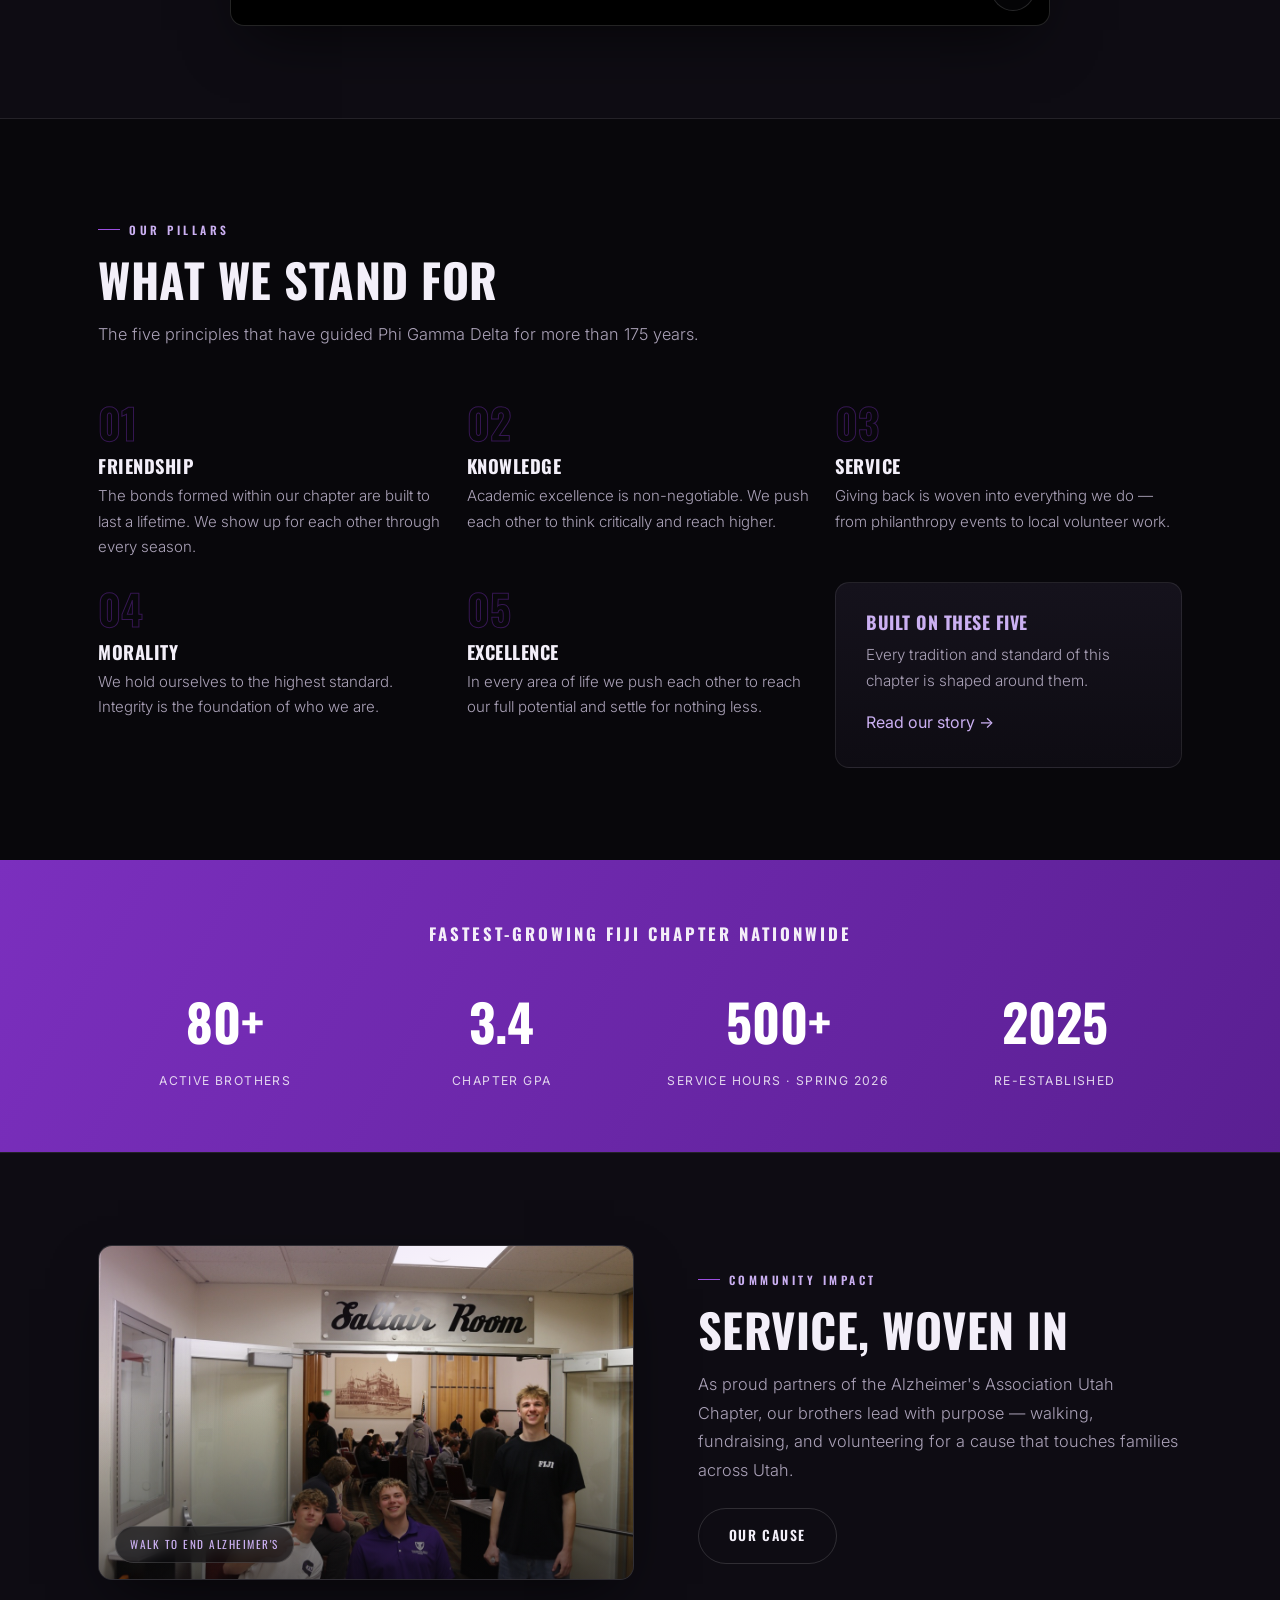
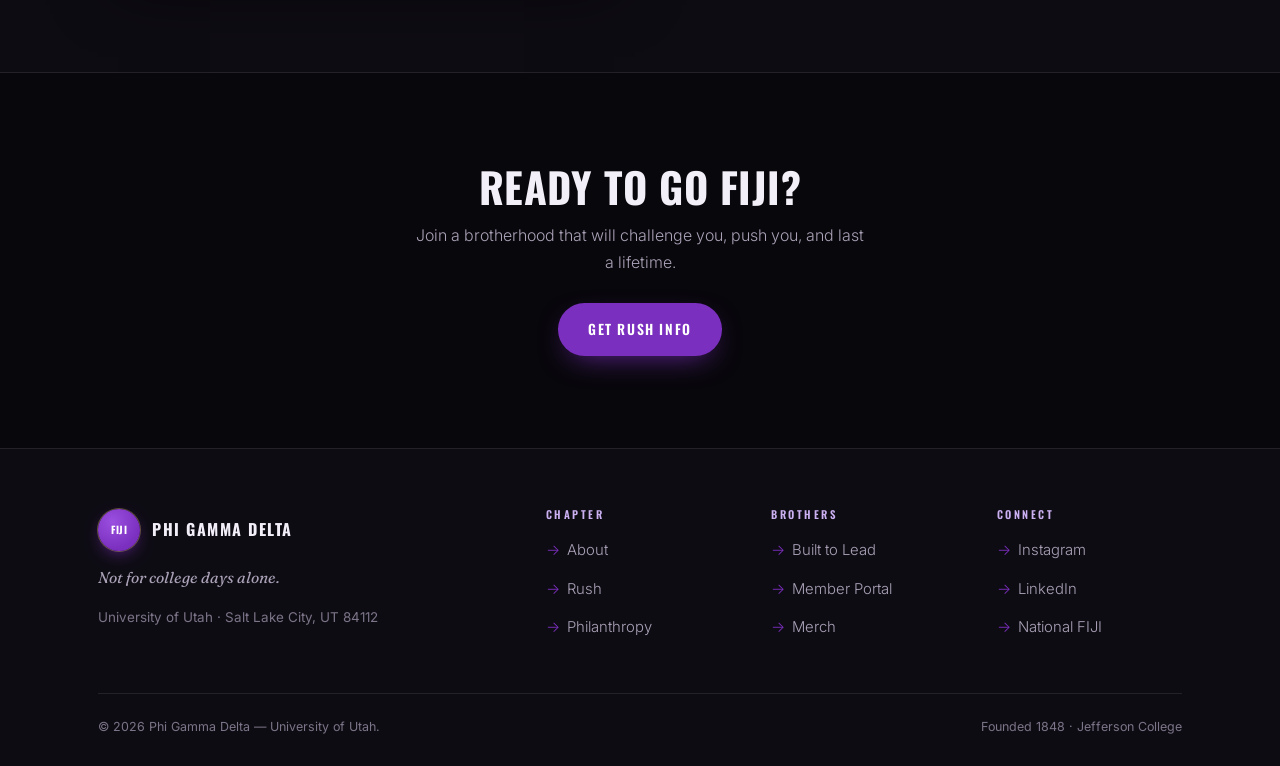
==== commit 976a887e: "Home: full-screen chapter photo hero with centered text, Sigma Lambda rechartering news link Co-Auth" ====
--- a/index.html
+++ b/index.html
@@ -35,21 +35,21 @@
 </nav>
 
 <!-- HERO -->
-<header class="hero">
+<header class="hero hero--bg">
+  <img class="hero-bg" src="assets/img/chapter.jpg" width="2400" height="1149" alt="" fetchpriority="high">
   <div class="container">
-    <div class="hero-stack">
-      <div class="reveal in">
-        <div class="eyebrow">University of Utah · Est. 2025</div>
-        <h1>Phi Gamma<br>Delta<span class="serif-em">Not for college days alone.</span></h1>
-        <p>Building men of character, courage, and conviction since 1848. The University of Utah chapter is writing its founding chapter — every brother helping shape it from the ground up.</p>
-        <div class="btn-row">
-          <a href="rush.html" class="btn btn-primary">Rush FIJI</a>
-          <a href="about.html" class="btn btn-ghost">Our Story</a>
-        </div>
-      </div>
-      <div class="frame frame--pano reveal" data-delay="1">
-        <img src="assets/img/chapter.jpg" width="2400" height="1149" alt="The brothers of Phi Gamma Delta at the University of Utah, in suits, in a group chapter photo" fetchpriority="high">
-        <span class="frame-tag">Salt Lake City · The Utes</span>
+    <div class="hero-center reveal in">
+      <a class="hero-news" href="https://phigam.org/rechartering-sigma-lambda-at-the-university-of-utah/" target="_blank" rel="noopener">
+        <span class="hero-news-tag">News</span>
+        <span class="hero-news-text">Rechartering Sigma Lambda at the University of Utah</span>
+        <span class="hero-news-arrow" aria-hidden="true">→</span>
+      </a>
+      <div class="eyebrow center">University of Utah · Est. 2025</div>
+      <h1>Phi Gamma Delta<span class="serif-em">Not for college days alone.</span></h1>
+      <p>Building men of character, courage, and conviction since 1848. The University of Utah chapter is writing its founding chapter — every brother helping shape it from the ground up.</p>
+      <div class="btn-row">
+        <a href="rush.html" class="btn btn-primary">Rush FIJI</a>
+        <a href="about.html" class="btn btn-ghost">Our Story</a>
       </div>
     </div>
   </div>
--- a/assets/css/styles.css
+++ b/assets/css/styles.css
@@ -158,8 +158,40 @@
 /* ---------- Hero ---------- */
 .hero { padding: calc(var(--nav-h) + 60px) 0 90px; }
 .hero-split { display: grid; grid-template-columns: 1.05fr 0.95fr; gap: 64px; align-items: center; }
-.hero-stack { display: grid; gap: 48px; }
-.hero-stack p { max-width: 560px; }
+.hero--bg {
+  position: relative; overflow: hidden; isolation: isolate;
+  min-height: 100svh; display: flex; align-items: center;
+  padding: calc(var(--nav-h) + 40px) 0 60px;
+}
+.hero-bg { position: absolute; inset: 0; z-index: -2; width: 100%; height: 100%; object-fit: cover; object-position: center 45%; }
+.hero--bg::before { /* dark + purple grade so text stays readable */
+  content: ""; position: absolute; inset: 0; z-index: -1;
+  background:
+    radial-gradient(ellipse at center, rgba(8,7,11,0.72) 0%, rgba(8,7,11,0.6) 75%),
+    linear-gradient(160deg, rgba(123,47,190,0.22), transparent 50%),
+    linear-gradient(0deg, var(--bg) 0%, transparent 25%);
+}
+.hero-center { text-align: center; max-width: 760px; margin: 0 auto; }
+.hero-center p { margin-left: auto; margin-right: auto; max-width: 560px; color: rgba(255,255,255,0.88); text-shadow: 0 1px 12px rgba(0,0,0,0.6); }
+.hero-center .btn-row { justify-content: center; }
+.hero-news {
+  display: inline-flex; align-items: center; gap: 12px; max-width: 100%;
+  margin-bottom: 28px; padding: 7px 16px 7px 7px; border-radius: 999px;
+  background: rgba(123,47,190,0.22); border: 1px solid rgba(196,160,255,0.45);
+  backdrop-filter: blur(8px); color: #fff; text-decoration: none;
+  font-size: 0.92rem; font-weight: 500; text-align: left;
+  box-shadow: 0 0 0 0 rgba(155,89,240,0.5); animation: newsPulse 2.6s ease-out infinite;
+  transition: background .2s, border-color .2s, transform .2s;
+}
+.hero-news:hover { background: rgba(123,47,190,0.38); border-color: var(--purple-200); transform: translateY(-1px); }
+.hero-news-tag {
+  flex-shrink: 0; padding: 5px 11px; border-radius: 999px; background: var(--purple-light, #9b59f0); color: #fff;
+  font-family: var(--font-display); font-size: 0.68rem; letter-spacing: 1.5px; text-transform: uppercase;
+}
+.hero-news-arrow { flex-shrink: 0; transition: transform .2s; }
+.hero-news:hover .hero-news-arrow { transform: translateX(3px); }
+@keyframes newsPulse { 0% { box-shadow: 0 0 0 0 rgba(155,89,240,0.45); } 70%, 100% { box-shadow: 0 0 0 14px rgba(155,89,240,0); } }
+@media (prefers-reduced-motion: reduce) { .hero-news { animation: none; } }
 .hero h1 { font-size: clamp(2.9rem, 6.5vw, 5rem); margin-bottom: 22px; }
 .hero h1 .stroke { -webkit-text-stroke: 1.4px var(--purple-light); color: transparent; }
 .hero h1 .serif-em { display: block; font-size: 0.62em; margin-top: 10px; color: var(--purple-200); }
@@ -182,7 +214,6 @@
 .frame img { width: 100%; height: 100%; object-fit: cover; }
 .frame--portrait { aspect-ratio: 4 / 5; }
 .frame--wide { aspect-ratio: 16 / 10; }
-.frame--pano { aspect-ratio: 2400 / 1149; }
 .frame-tag {
   position: absolute; left: 16px; bottom: 16px; z-index: 2;
   display: inline-flex; align-items: center; gap: 8px;
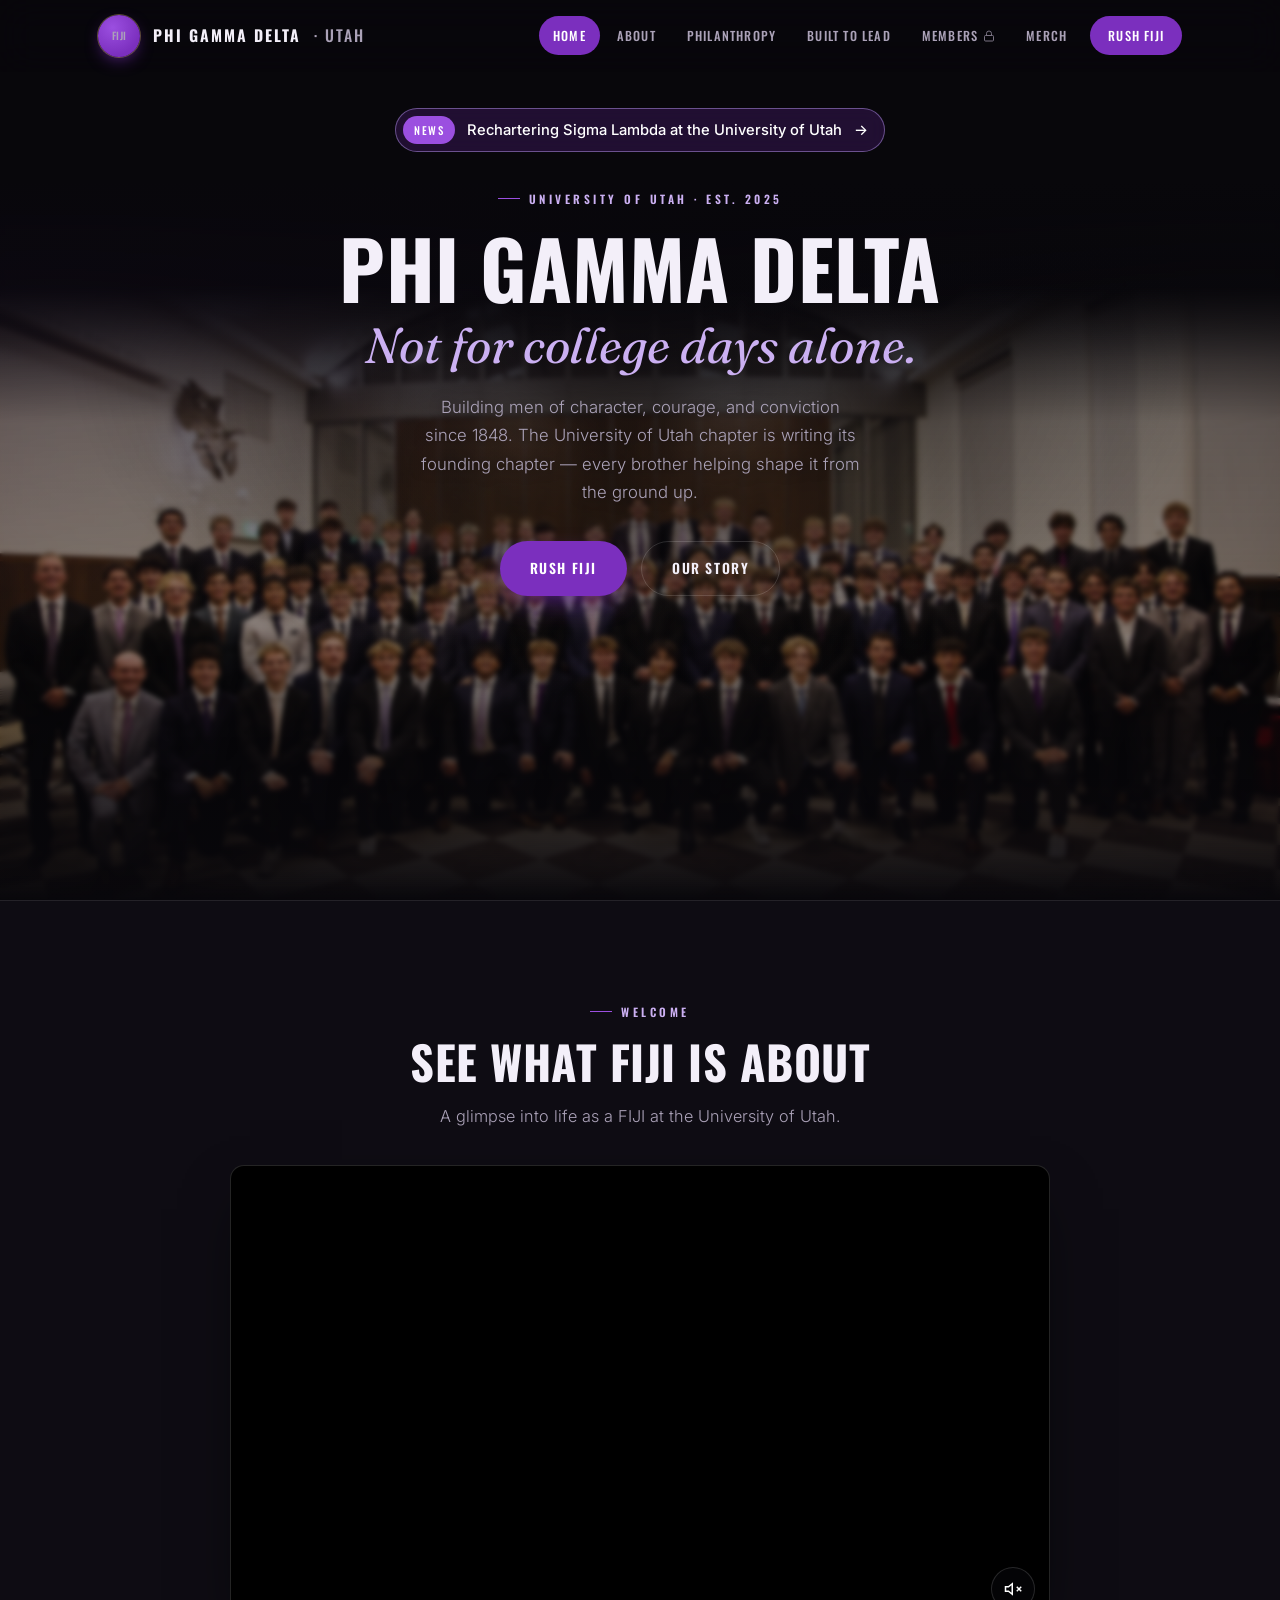
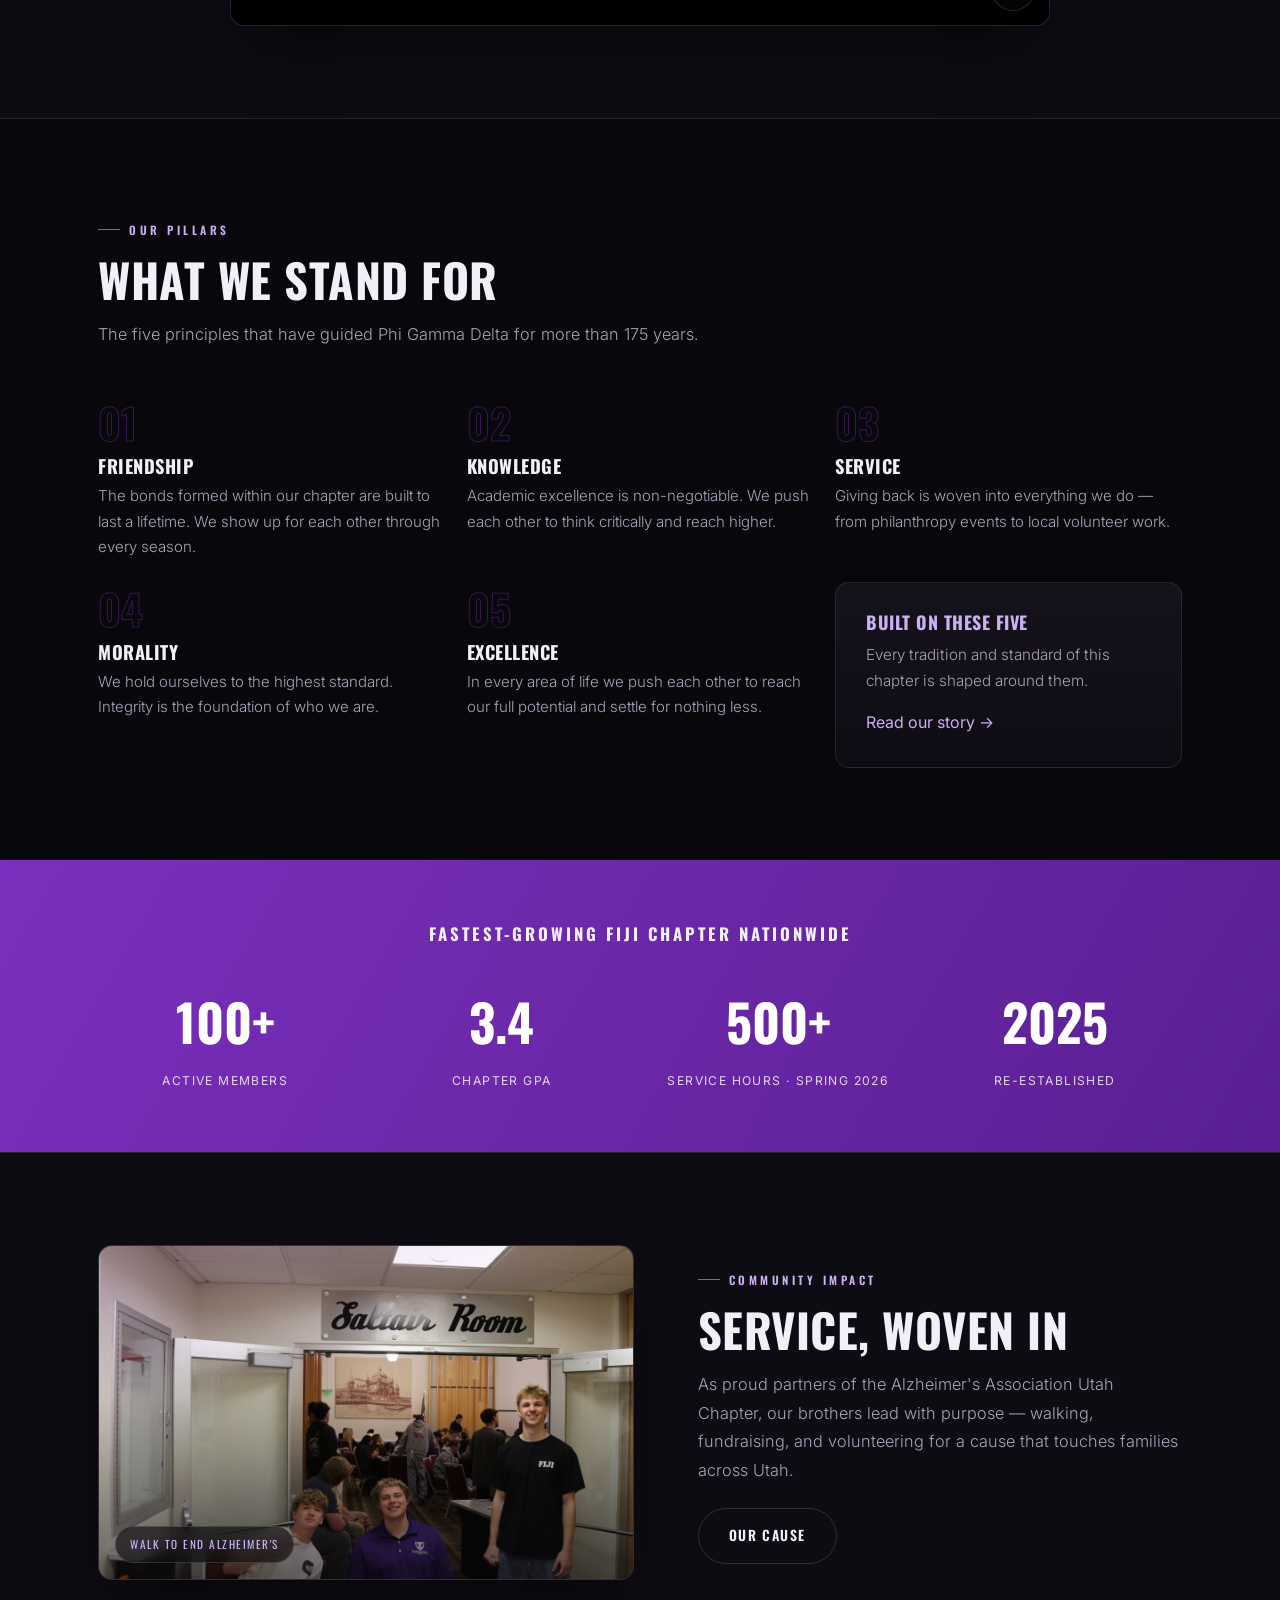
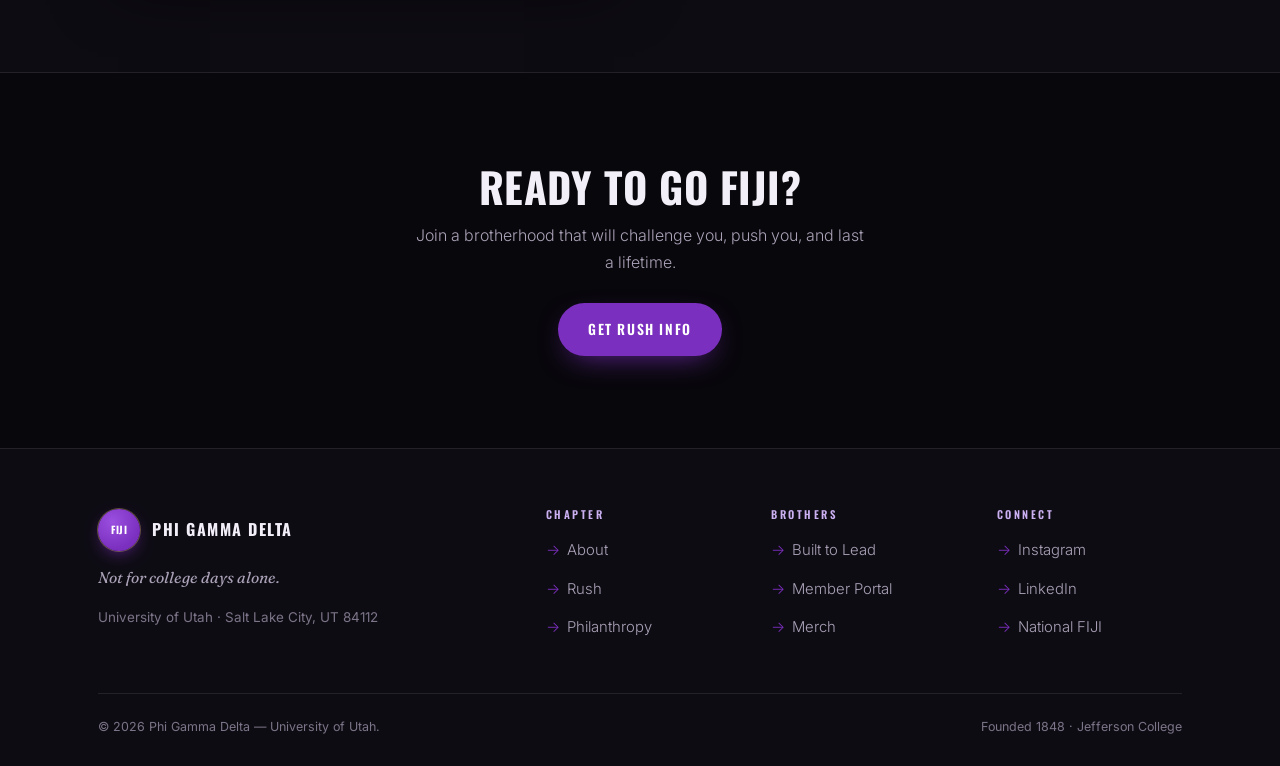
==== commit 3d6c57d3: "Home: show hero photo at natural size with haze overlay; 100+ active members Co-Authored-By: Claude " ====
--- a/index.html
+++ b/index.html
@@ -95,7 +95,7 @@
     <div class="container">
       <div class="kicker">Fastest-Growing FIJI Chapter Nationwide</div>
       <div class="grid grid-4">
-        <div class="stat reveal"><div class="n">80+</div><div class="l">Active Brothers</div></div>
+        <div class="stat reveal"><div class="n">100+</div><div class="l">Active Members</div></div>
         <div class="stat reveal" data-delay="1"><div class="n">3.4</div><div class="l">Chapter GPA</div></div>
         <div class="stat reveal" data-delay="2"><div class="n">500+</div><div class="l">Service Hours · Spring 2026</div></div>
         <div class="stat reveal" data-delay="3"><div class="n">2025</div><div class="l">Re-Established</div></div>
--- a/assets/css/styles.css
+++ b/assets/css/styles.css
@@ -160,19 +160,26 @@
 .hero-split { display: grid; grid-template-columns: 1.05fr 0.95fr; gap: 64px; align-items: center; }
 .hero--bg {
   position: relative; overflow: hidden; isolation: isolate;
-  min-height: 100svh; display: flex; align-items: center;
-  padding: calc(var(--nav-h) + 40px) 0 60px;
-}
-.hero-bg { position: absolute; inset: 0; z-index: -2; width: 100%; height: 100%; object-fit: cover; object-position: center 45%; }
-.hero--bg::before { /* dark + purple grade so text stays readable */
+  min-height: 100svh; display: flex; align-items: flex-start;
+  padding: calc(var(--nav-h) + 36px) 0 60px;
+}
+/* Photo keeps its natural proportions, pinned to the bottom; on narrow screens it crops the sides instead */
+.hero-bg {
+  position: absolute; left: 0; bottom: 0; z-index: -2;
+  width: 100%; height: auto; min-height: 58%;
+  object-fit: cover; object-position: center bottom;
+  -webkit-mask-image: linear-gradient(180deg, transparent 0%, #000 22%); mask-image: linear-gradient(180deg, transparent 0%, #000 22%);
+}
+.hero--bg::before { /* soft haze over the photo so the text reads */
   content: ""; position: absolute; inset: 0; z-index: -1;
+  -webkit-backdrop-filter: blur(2.5px) saturate(0.9); backdrop-filter: blur(2.5px) saturate(0.9);
   background:
-    radial-gradient(ellipse at center, rgba(8,7,11,0.72) 0%, rgba(8,7,11,0.6) 75%),
-    linear-gradient(160deg, rgba(123,47,190,0.22), transparent 50%),
-    linear-gradient(0deg, var(--bg) 0%, transparent 25%);
+    radial-gradient(ellipse 60% 55% at 50% 38%, rgba(8,7,11,0.55), transparent 75%),
+    linear-gradient(180deg, var(--bg) 0%, var(--bg) 20%, rgba(8,7,11,0.6) 40%, rgba(8,7,11,0.45) 70%, var(--bg) 100%),
+    linear-gradient(160deg, rgba(123,47,190,0.18), transparent 50%);
 }
 .hero-center { text-align: center; max-width: 760px; margin: 0 auto; }
-.hero-center p { margin-left: auto; margin-right: auto; max-width: 560px; color: rgba(255,255,255,0.88); text-shadow: 0 1px 12px rgba(0,0,0,0.6); }
+.hero-center p { margin-left: auto; margin-right: auto; margin-bottom: 26px; max-width: 640px; color: rgba(255,255,255,0.88); text-shadow: 0 1px 12px rgba(0,0,0,0.6); }
 .hero-center .btn-row { justify-content: center; }
 .hero-news {
   display: inline-flex; align-items: center; gap: 12px; max-width: 100%;
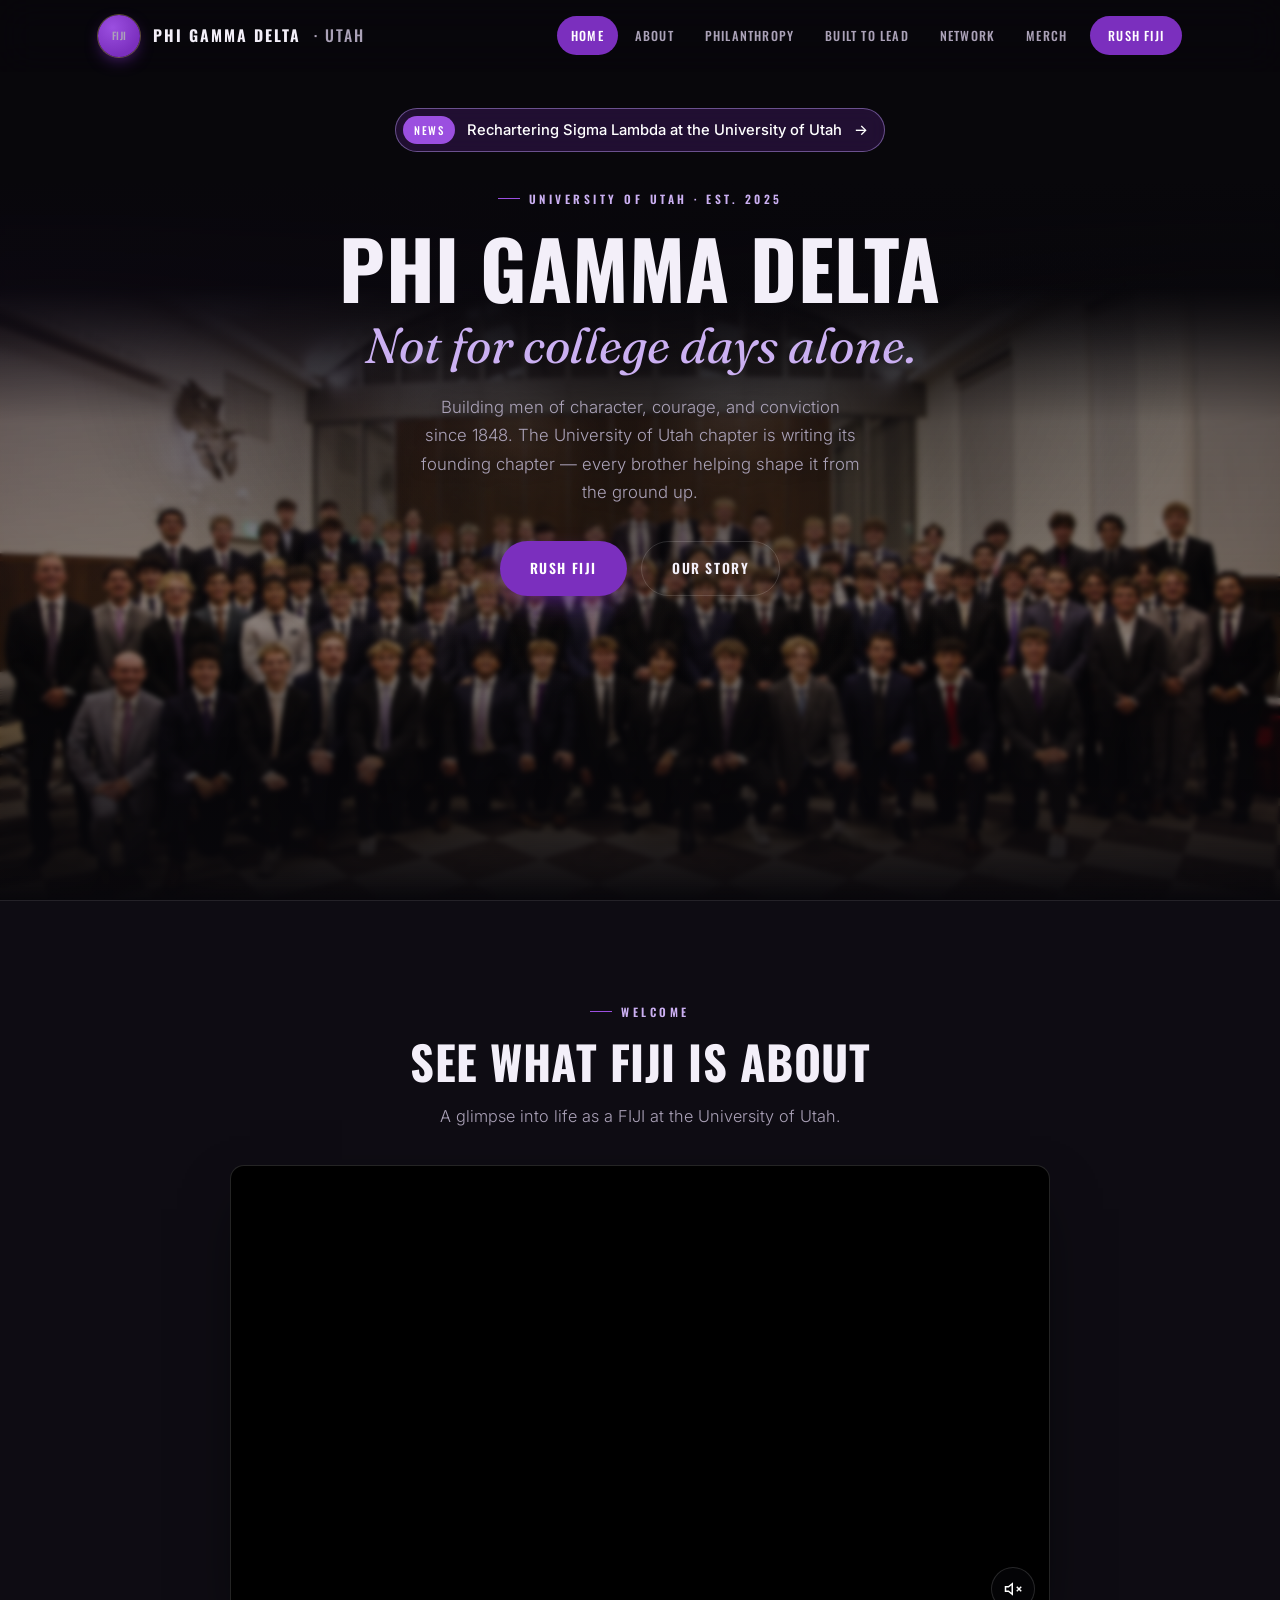
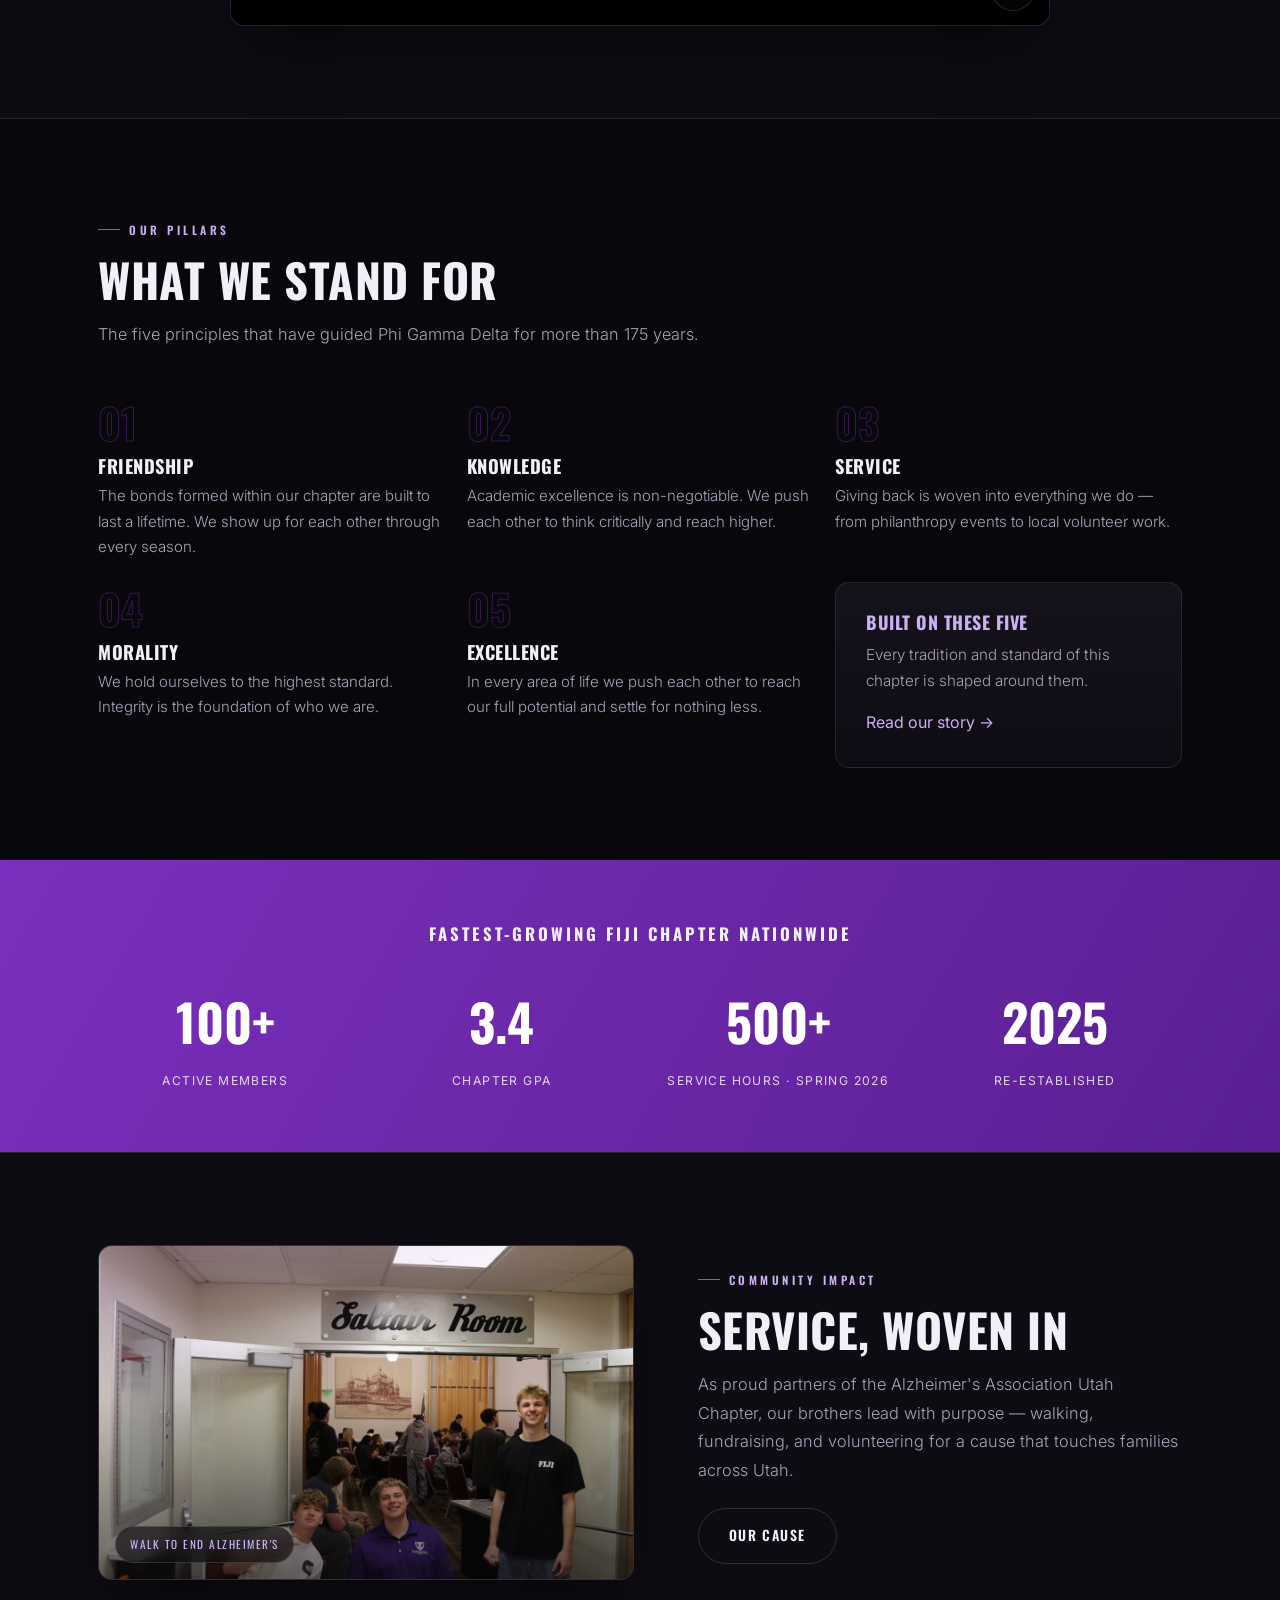
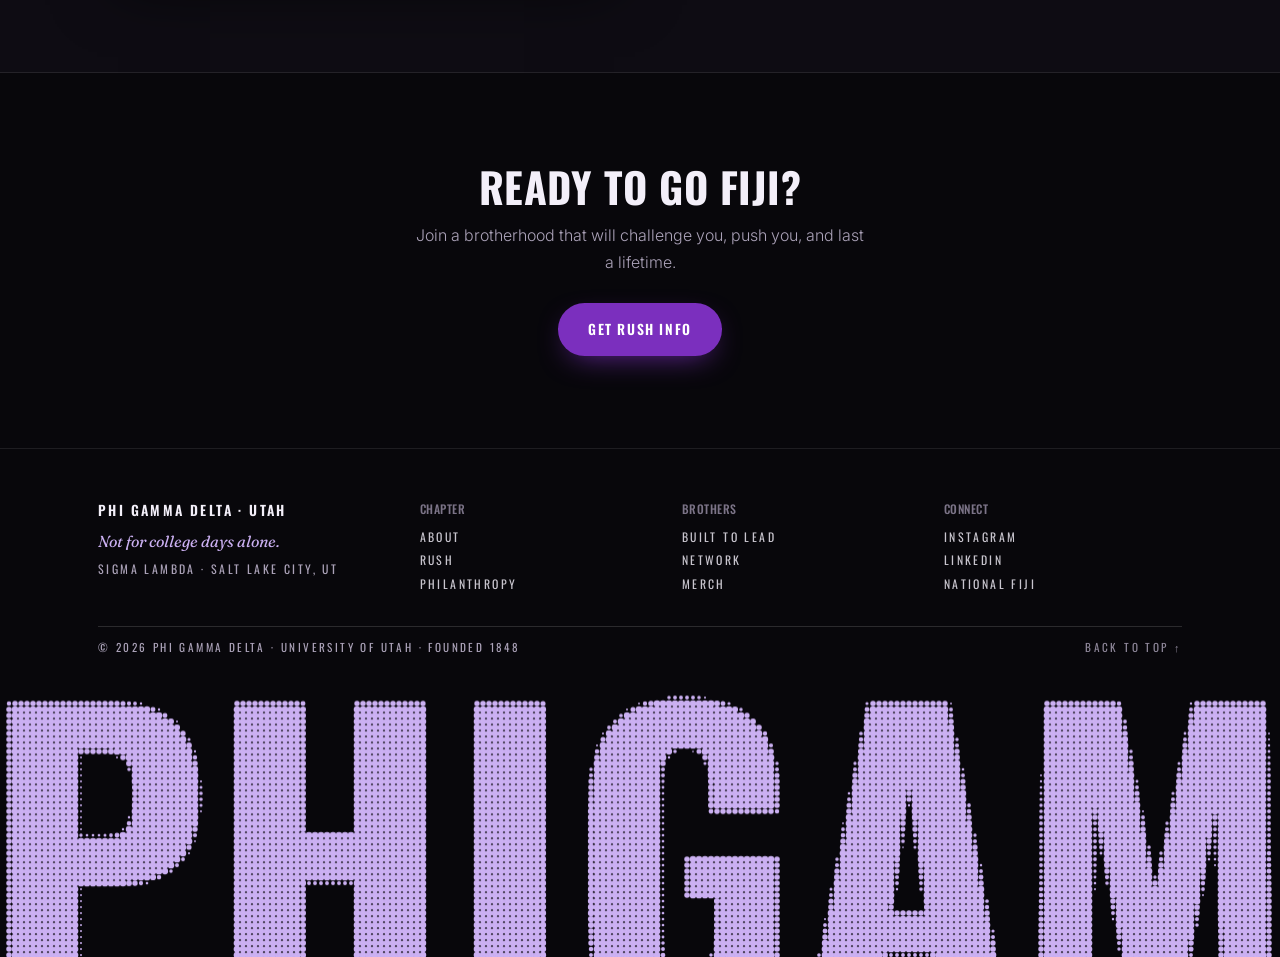
==== commit 9c117d5c: "Replace Members portal with Network page; add PHIGAM footer and scroll animations - network.html: Pa" ====
--- a/index.html
+++ b/index.html
@@ -14,6 +14,8 @@
 <link rel="preconnect" href="https://fonts.gstatic.com" crossorigin>
 <link href="https://fonts.googleapis.com/css2?family=Oswald:wght@400;500;600;700&family=Inter:wght@300;400;500;600&family=Fraunces:ital,opsz,wght@1,9..144,400;1,9..144,500&display=swap" rel="stylesheet">
 <link rel="stylesheet" href="assets/css/styles.css">
+<link rel="stylesheet" href="assets/css/halftone-footer.css">
+<link rel="stylesheet" href="assets/css/scroll-fx.css">
 </head>
 <body>
 
@@ -27,8 +29,8 @@
       <li><a href="about.html">About</a></li>
       <li><a href="philanthropy.html">Philanthropy</a></li>
       <li><a href="built-to-lead.html">Built to Lead</a></li>
-      <li><a href="members.html" class="lock">Members <svg viewBox="0 0 24 24" fill="none" stroke="currentColor" stroke-width="2"><rect x="3" y="11" width="18" height="11" rx="2"/><path d="M7 11V7a5 5 0 0 1 10 0v4"/></svg></a></li>
-      <li><a href="https://utahfijimerch.com/" target="_blank" rel="noopener">Merch</a></li>
+      <li><a href="network.html">Network</a></li>
+      <li><a href="https://utahfijimerch.com/collections/all" target="_blank" rel="noopener">Merch</a></li>
       <li><a href="rush.html" class="nav-cta">Rush FIJI</a></li>
     </ul>
   </div>
@@ -132,30 +134,35 @@
 </section>
 
 <!-- FOOTER -->
-<footer>
-  <div class="container">
-    <div class="footer-grid">
-      <div>
-        <div class="footer-brand"><span class="crest">FIJI</span>Phi Gamma Delta</div>
-        <p class="motto">Not for college days alone.</p>
-        <p style="color:var(--muted-2);font-size:0.84rem;margin-top:14px;">University of Utah · Salt Lake City, UT 84112</p>
-      </div>
-      <div><h4>Chapter</h4><ul class="linklist" style="list-style:none;">
-        <li><a href="about.html">About</a></li><li><a href="rush.html">Rush</a></li><li><a href="philanthropy.html">Philanthropy</a></li></ul></div>
-      <div><h4>Brothers</h4><ul class="linklist" style="list-style:none;">
-        <li><a href="built-to-lead.html">Built to Lead</a></li><li><a href="members.html">Member Portal</a></li><li><a href="https://utahfijimerch.com/" target="_blank" rel="noopener">Merch</a></li></ul></div>
-      <div><h4>Connect</h4><ul class="linklist" style="list-style:none;">
-        <li><a href="https://www.instagram.com/utahfiji" target="_blank" rel="noopener">Instagram</a></li>
-        <li><a href="https://www.linkedin.com/company/phi-gamma-delta/" target="_blank" rel="noopener">LinkedIn</a></li>
-        <li><a href="https://www.phigam.org" target="_blank" rel="noopener">National FIJI</a></li></ul></div>
+<footer class="hwf-root" data-hwf-word="PHIGAM">
+  <span class="hwf-sr">PHIGAM</span>
+  <div class="hwf-top">
+    <div class="hwf-brand">
+      <strong>Phi Gamma Delta · Utah</strong>
+      <em>Not for college days alone.</em>
+      <span>Sigma Lambda · Salt Lake City, UT</span>
     </div>
-    <div class="footer-bottom">
-      <span>© <span data-year>2026</span> Phi Gamma Delta — University of Utah.</span>
-      <span>Founded 1848 · Jefferson College</span>
-    </div>
+    <nav class="hwf-col" aria-label="Chapter">
+      <h3>Chapter</h3>
+      <ul><li><a href="about.html">About</a></li><li><a href="rush.html">Rush</a></li><li><a href="philanthropy.html">Philanthropy</a></li></ul>
+    </nav>
+    <nav class="hwf-col" aria-label="Brothers">
+      <h3>Brothers</h3>
+      <ul><li><a href="built-to-lead.html">Built to Lead</a></li><li><a href="network.html">Network</a></li><li><a href="https://utahfijimerch.com/collections/all" target="_blank" rel="noopener">Merch</a></li></ul>
+    </nav>
+    <nav class="hwf-col" aria-label="Connect">
+      <h3>Connect</h3>
+      <ul><li><a href="https://www.instagram.com/utahfiji" target="_blank" rel="noopener">Instagram</a></li><li><a href="https://www.linkedin.com/company/phi-gamma-delta/" target="_blank" rel="noopener">LinkedIn</a></li><li><a href="https://www.phigam.org" target="_blank" rel="noopener">National FIJI</a></li></ul>
+    </nav>
+  </div>
+  <div class="hwf-rule">
+    <span>© <span data-year>2026</span> Phi Gamma Delta · University of Utah · Founded 1848</span>
+    <button type="button" class="hwf-up" data-hwf-top>Back to top ↑</button>
   </div>
 </footer>
 
+<script src="assets/js/scroll-fx.js"></script>
 <script src="assets/js/main.js"></script>
+<script src="assets/js/halftone-footer.js"></script>
 </body>
 </html>
--- a/assets/css/halftone-footer.css
+++ b/assets/css/halftone-footer.css
@@ -0,0 +1,52 @@
+/* Halftone wordmark footer. Pairs with assets/js/halftone-footer.js. Every rule is .hwf- prefixed. */
+.hwf-root {
+  --hwf-bg: var(--bg, #08070b);
+  --hwf-ink: var(--purple-200, #cbb0f2);
+  --hwf-warm: var(--gold, #e4c36b);
+  position: relative; width: 100%; overflow: hidden; isolation: isolate;
+  background: var(--hwf-bg); color: var(--text, #f3eff9);
+  border-top: 1px solid var(--line, rgba(255,255,255,0.09));
+  /* Height follows the links; the bottom padding is the band the wordmark is printed in. */
+  padding: 0 0 clamp(120px, 24vw, 300px);
+}
+.hwf-col li { margin: 0; }
+.hwf-root canvas { position: absolute; inset: 0; width: 100%; height: 100%; display: block; max-width: none; z-index: 0; }
+.hwf-top {
+  position: relative; z-index: 1; display: grid; grid-template-columns: minmax(0, 1.25fr) repeat(3, minmax(0, 1fr));
+  gap: 24px; max-width: var(--maxw, 1140px); margin: 0 auto; padding: clamp(28px, 4vw, 48px) 28px 0;
+  font-family: var(--font-display, 'Oswald', sans-serif); font-size: 0.74rem; letter-spacing: 2.4px; text-transform: uppercase; line-height: 2;
+}
+.hwf-brand strong { display: block; font-weight: 600; font-size: 0.86rem; }
+.hwf-brand span { color: var(--muted, #aba2b8); display: block; }
+.hwf-brand em { font-family: var(--font-serif, Georgia, serif); font-style: italic; text-transform: none; letter-spacing: 0; font-size: 1rem; color: var(--purple-200, #cbb0f2); }
+.hwf-col h3 { margin: 0 0 4px; font: inherit; color: var(--muted-2, #7c7488); font-weight: 500; }
+.hwf-col ul { list-style: none; margin: 0; padding: 0; }
+.hwf-col a, .hwf-up {
+  color: inherit; text-decoration: none; opacity: .82; background: none; border: 0; padding: 0;
+  font: inherit; letter-spacing: inherit; text-transform: inherit; cursor: pointer;
+  background-image: linear-gradient(currentColor, currentColor); background-size: 0% 1px;
+  background-repeat: no-repeat; background-position: 0 100%;
+  transition: opacity .25s ease, background-size .35s cubic-bezier(.2,.7,.1,1);
+}
+.hwf-col a:hover, .hwf-up:hover { opacity: 1; background-size: 100% 1px; }
+.hwf-col a:focus-visible, .hwf-up:focus-visible { outline: 1px solid currentColor; outline-offset: 3px; opacity: 1; }
+.hwf-rule {
+  position: relative; z-index: 1; display: flex; justify-content: space-between; align-items: center; gap: 16px; flex-wrap: wrap;
+  max-width: var(--maxw, 1140px); margin: clamp(18px, 2.6vw, 30px) auto 0; padding: 12px 28px 0;
+  font-family: var(--font-display, 'Oswald', sans-serif); font-size: 0.7rem; letter-spacing: 2.4px; text-transform: uppercase;
+  color: var(--muted, #aba2b8);
+}
+.hwf-rule::before {
+  content: ""; position: absolute; top: 0; left: 28px; right: 28px;
+  border-top: 1px solid var(--line-2, rgba(255,255,255,0.14));
+}
+.hwf-sr { position: absolute; width: 1px; height: 1px; overflow: hidden; clip-path: inset(50%); white-space: nowrap; }
+@media (max-width: 720px) {
+  .hwf-top { grid-template-columns: minmax(0, 1fr) minmax(0, 1fr); row-gap: 18px; padding: 28px 16px 0; }
+  .hwf-brand { grid-column: 1 / -1; }
+  .hwf-rule { padding: 12px 16px 0; }
+  .hwf-rule::before { left: 16px; right: 16px; }
+}
+@media (prefers-reduced-motion: reduce) {
+  .hwf-col a, .hwf-up { transition: none; }
+}
--- a/assets/css/scroll-fx.css
+++ b/assets/css/scroll-fx.css
@@ -0,0 +1,57 @@
+/* Scroll effects: pinned FAQ (pairs with assets/js/scroll-faq.js). */
+
+.scroll-faq-head .faq-progress { display: none; }
+
+.scroll-faq.is-pinned { padding: 0; }
+.scroll-faq.is-pinned .scroll-faq-pin {
+  position: sticky; top: var(--faq-top, 72px);
+  min-height: calc(100vh - var(--faq-top, 72px));
+  min-height: calc(100svh - var(--faq-top, 72px));
+  display: flex; align-items: center;
+  padding: 40px 0;
+}
+.scroll-faq.is-pinned .scroll-faq-pin > .container { width: 100%; }
+
+.scroll-faq-grid { display: grid; grid-template-columns: minmax(0, 0.8fr) minmax(0, 1.2fr); gap: 56px; align-items: start; }
+.scroll-faq.is-pinned .scroll-faq-head .faq-progress { display: block; margin-top: 28px; }
+
+.faq-progress-count {
+  font-family: var(--font-display); font-size: 0.78rem; letter-spacing: 3px; color: var(--purple-200);
+  font-variant-numeric: tabular-nums;
+}
+.faq-progress-track { position: relative; height: 2px; max-width: 220px; margin-top: 10px; background: var(--line-2); border-radius: 2px; overflow: hidden; }
+.faq-progress-bar { position: absolute; inset: 0; background: var(--purple-light); transform: scaleX(0); transform-origin: left; }
+.faq-progress-hint { margin-top: 14px; font-size: 0.82rem; color: var(--muted-2); }
+
+/* The open question gets a quiet purple edge while pinned. */
+.scroll-faq.is-pinned .faq-item { transition: border-color 0.4s var(--ease); }
+.scroll-faq.is-pinned .faq-item.open { border-bottom-color: rgba(155, 79, 224, 0.55); }
+.scroll-faq.is-pinned .faq-item.open .faq-q { color: var(--text); }
+.scroll-faq.is-pinned .faq-item:not(.open) .faq-q { color: var(--muted); }
+
+@media (max-width: 780px) {
+  .scroll-faq-grid { grid-template-columns: minmax(0, 1fr); gap: 20px; }
+  .scroll-faq.is-pinned .scroll-faq-head .faq-progress { margin-top: 12px; }
+  .scroll-faq.is-pinned .scroll-faq-pin { padding: 20px 0; }
+}
+
+/* ---------- Reveals: keep hover effects working ----------
+   .reveal.in sets transform:none, which would cancel the lift on hover.
+   Put the hover transforms back, and keep their colour/shadow transitions. */
+.card.reveal { transition: opacity 0.7s var(--ease), transform 0.7s var(--ease), border-color var(--t), box-shadow var(--t); }
+.card.reveal.in:hover { transform: translateY(-4px); }
+.btn.reveal { transition: opacity 0.7s var(--ease), transform 0.7s var(--ease), background var(--t), box-shadow var(--t), border-color var(--t), color var(--t); }
+.btn.reveal.in:hover { transform: translateY(-2px); }
+
+/* Photos settle in with a slight zoom as their frame fades up. */
+.frame.reveal img { transform: scale(1.06); transition: transform 1.4s var(--ease); }
+.frame.reveal.in img { transform: none; }
+
+@media (prefers-reduced-motion: reduce) {
+  .frame.reveal img { transform: none; }
+}
+
+/* The transition shorthands above reset delays, so restore the stagger. */
+.reveal.reveal[data-delay="1"] { transition-delay: 0.08s; }
+.reveal.reveal[data-delay="2"] { transition-delay: 0.16s; }
+.reveal.reveal[data-delay="3"] { transition-delay: 0.24s; }
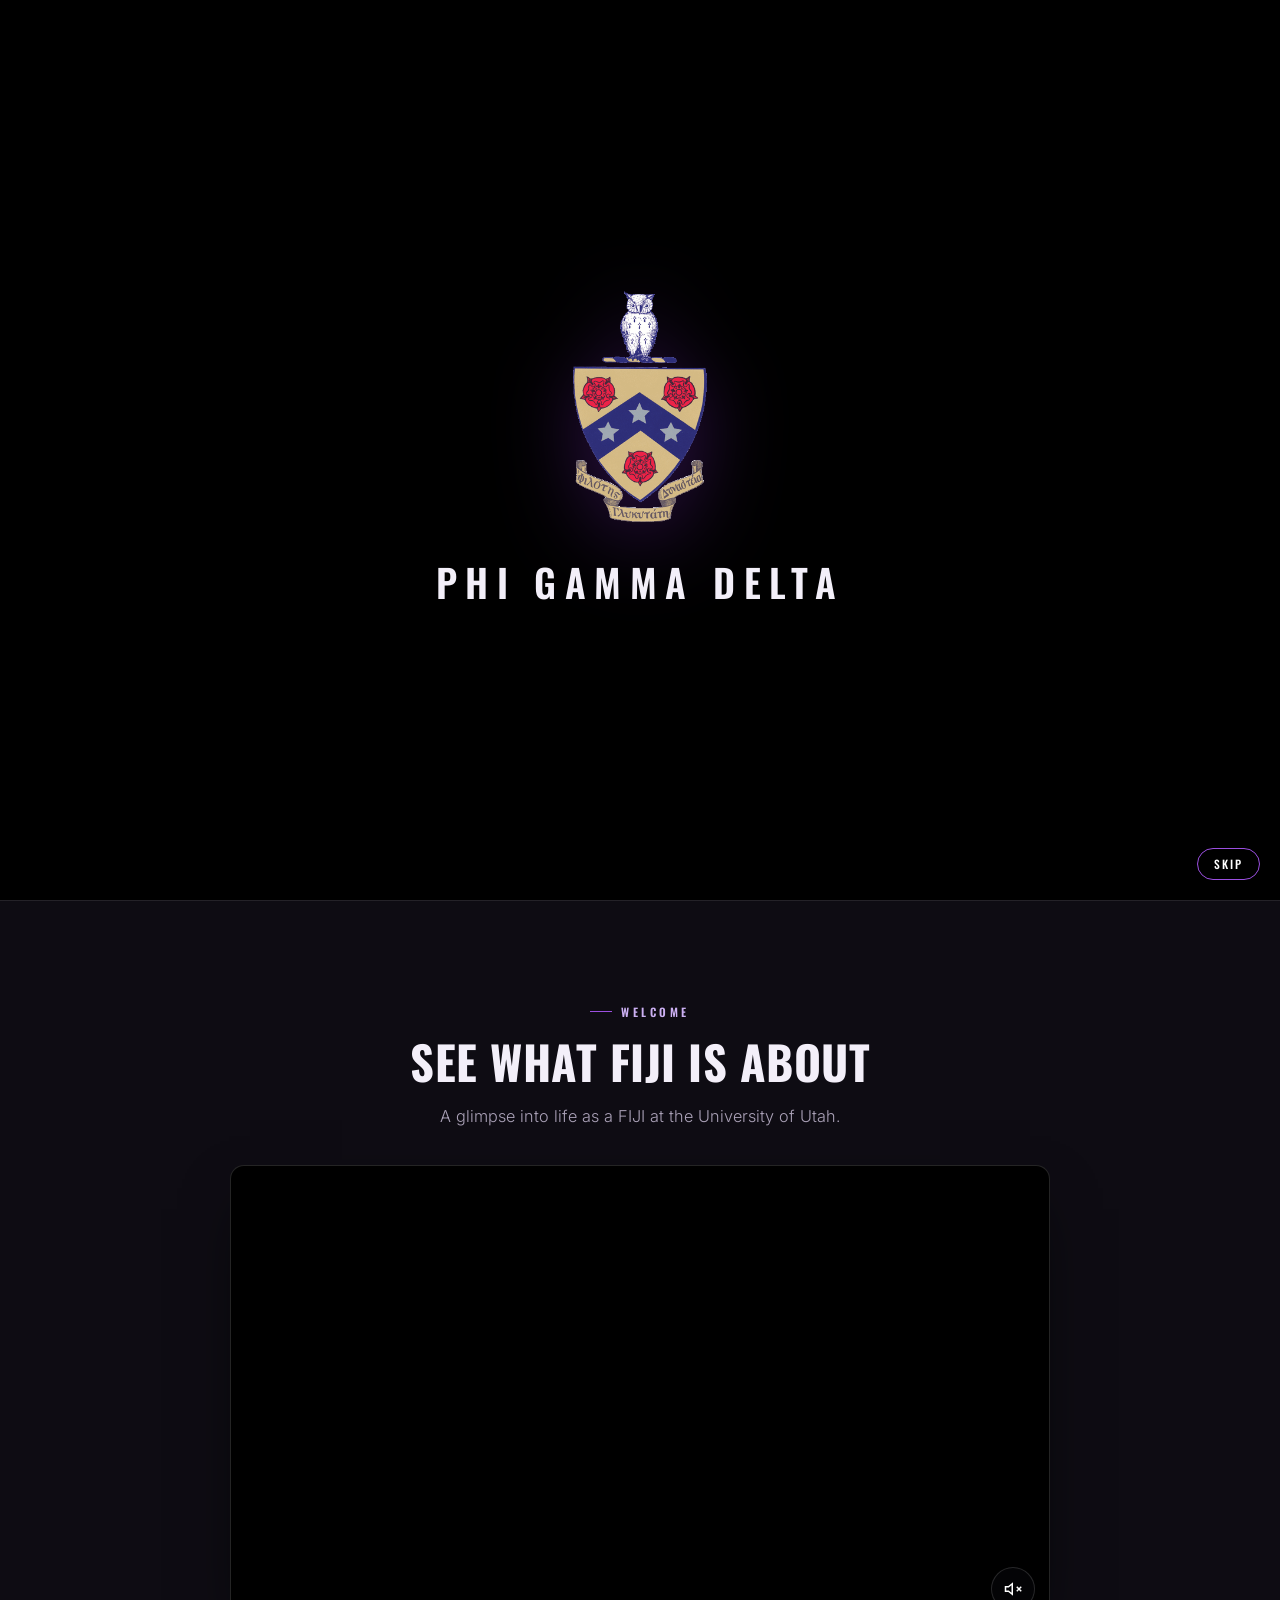
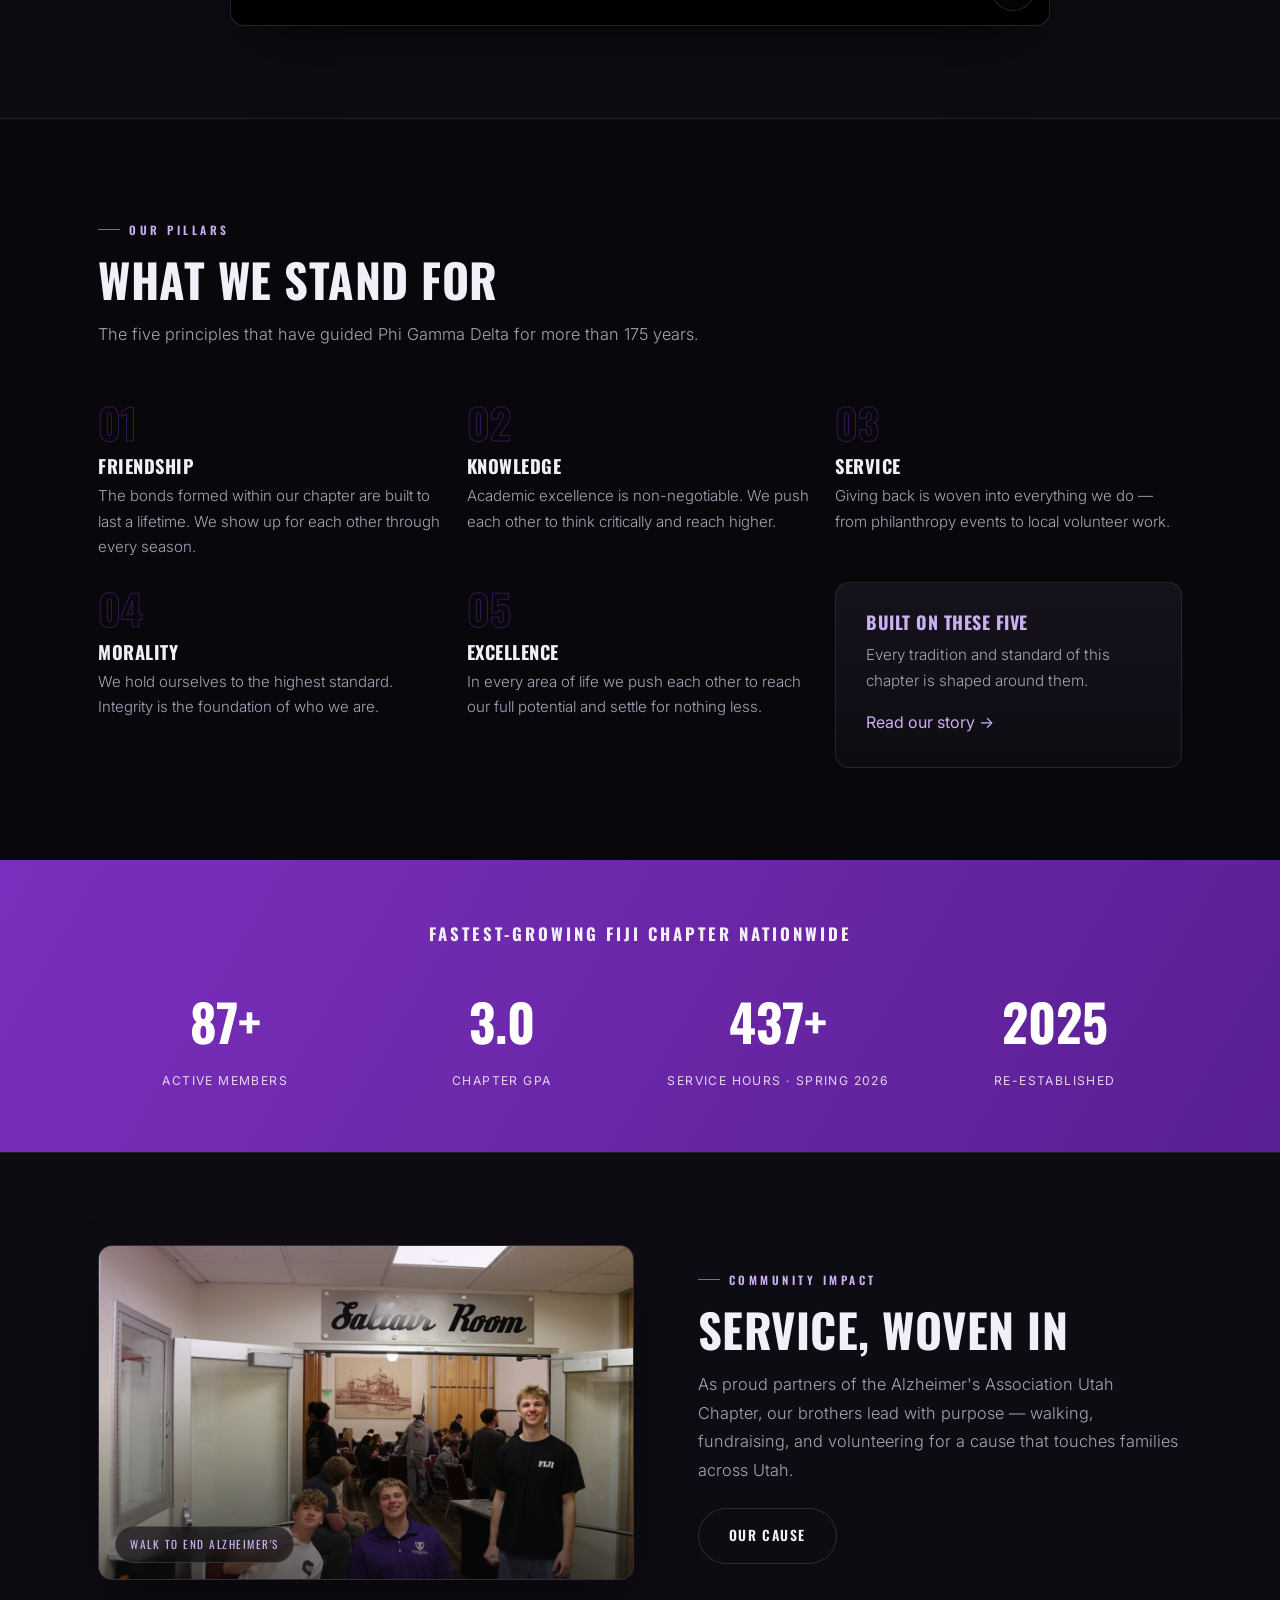
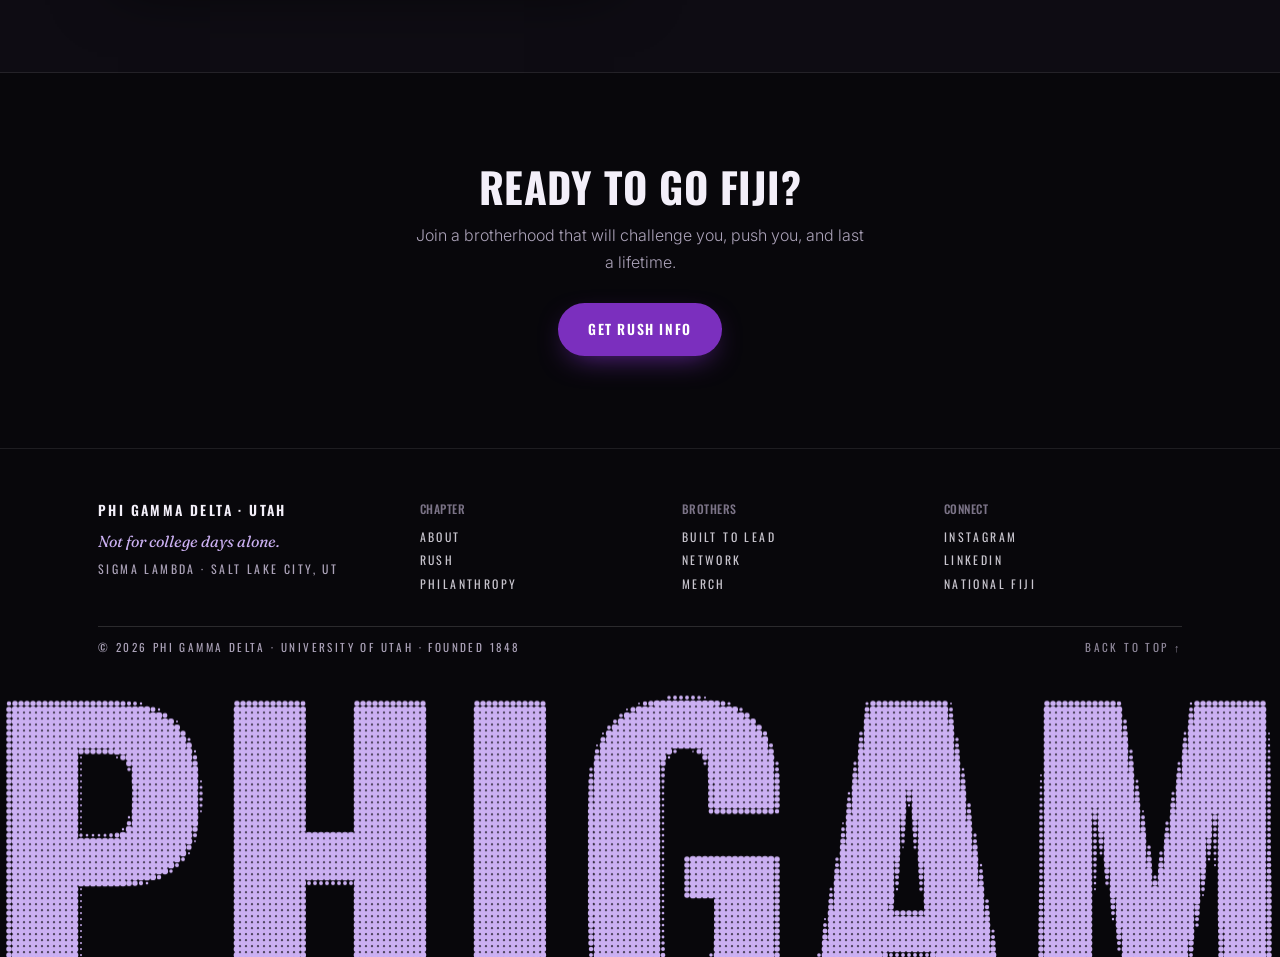
==== commit d4c8e40f: "Crest intro screen, typed pillars on Home, About: rechartered Fall 2026 - Intro: black screen with t" ====
--- a/index.html
+++ b/index.html
@@ -14,6 +14,8 @@
 <link rel="preconnect" href="https://fonts.gstatic.com" crossorigin>
 <link href="https://fonts.googleapis.com/css2?family=Oswald:wght@400;500;600;700&family=Inter:wght@300;400;500;600&family=Fraunces:ital,opsz,wght@1,9..144,400;1,9..144,500&display=swap" rel="stylesheet">
 <link rel="stylesheet" href="assets/css/styles.css">
+<link rel="stylesheet" href="assets/css/intro.css">
+<script src="assets/js/intro.js"></script>
 <link rel="stylesheet" href="assets/css/halftone-footer.css">
 <link rel="stylesheet" href="assets/css/scroll-fx.css">
 </head>
@@ -47,7 +49,7 @@
         <span class="hero-news-arrow" aria-hidden="true">→</span>
       </a>
       <div class="eyebrow center">University of Utah · Est. 2025</div>
-      <h1>Phi Gamma Delta<span class="serif-em">Not for college days alone.</span></h1>
+      <h1>Phi Gamma Delta<span class="pillar-type" data-pillars></span><span class="serif-em">Not for college days alone.</span></h1>
       <p>Building men of character, courage, and conviction since 1848. The University of Utah chapter is writing its founding chapter — every brother helping shape it from the ground up.</p>
       <div class="btn-row">
         <a href="rush.html" class="btn btn-primary">Rush FIJI</a>
@@ -164,5 +166,6 @@
 <script src="assets/js/scroll-fx.js"></script>
 <script src="assets/js/main.js"></script>
 <script src="assets/js/halftone-footer.js"></script>
+<script src="assets/js/pillars-type.js"></script>
 </body>
 </html>
--- a/assets/css/intro.css
+++ b/assets/css/intro.css
@@ -0,0 +1,39 @@
+/* Intro screen (assets/js/intro.js). Black cover first, so the page never flashes underneath. */
+html.intro-on::before {
+  content: ""; position: fixed; inset: 0; z-index: 9998; background: #000;
+}
+html.intro-on, html.intro-on body { overflow: hidden; }
+
+.intro {
+  position: fixed; inset: 0; z-index: 9999;
+  display: flex; flex-direction: column; align-items: center; justify-content: center; gap: 18px;
+  padding: 24px; background: #000; color: #f3eff9; text-align: center; cursor: pointer;
+  transition: opacity 0.8s cubic-bezier(0.22, 1, 0.36, 1), visibility 0.8s;
+}
+.intro--out { opacity: 0; visibility: hidden; pointer-events: none; }
+
+.intro-crest {
+  width: auto; height: min(30vh, 240px); max-width: 60vw;
+  opacity: 0; transform: translateY(10px) scale(0.97);
+  animation: intro-crest-in 0.9s cubic-bezier(0.22, 1, 0.36, 1) 0.1s forwards;
+  filter: drop-shadow(0 18px 40px rgba(123, 47, 190, 0.35));
+}
+.intro-name {
+  font-family: 'Oswald', 'Arial Narrow', sans-serif; font-weight: 600; text-transform: uppercase;
+  font-size: clamp(1.4rem, 4.5vw, 2.4rem); letter-spacing: 0.22em; margin-top: 6px;
+  opacity: 0; animation: intro-fade 0.8s ease 0.35s forwards;
+}
+.intro-sr { position: absolute; width: 1px; height: 1px; overflow: hidden; clip-path: inset(50%); white-space: nowrap; }
+.intro-skip {
+  position: absolute; right: 20px; bottom: 20px;
+  background: none; border: 1px solid rgba(255, 255, 255, 0.18); border-radius: 999px; color: #aba2b8;
+  font: 500 0.72rem/1 'Oswald', sans-serif; letter-spacing: 2px; text-transform: uppercase; padding: 9px 16px; cursor: pointer;
+}
+.intro-skip:hover, .intro-skip:focus-visible { color: #fff; border-color: #9b4fe0; outline: none; }
+
+@keyframes intro-crest-in { to { opacity: 1; transform: none; } }
+@keyframes intro-fade { to { opacity: 1; } }
+
+@media (prefers-reduced-motion: reduce) {
+  .intro-crest, .intro-name { animation: none; opacity: 1; transform: none; }
+}
--- a/assets/css/scroll-fx.css
+++ b/assets/css/scroll-fx.css
@@ -55,3 +55,66 @@
 .reveal.reveal[data-delay="1"] { transition-delay: 0.08s; }
 .reveal.reveal[data-delay="2"] { transition-delay: 0.16s; }
 .reveal.reveal[data-delay="3"] { transition-delay: 0.24s; }
+
+/* ---------- Silk shader hero (assets/js/silk-bg.js) ---------- */
+.hero--silk { position: relative; overflow: hidden; isolation: isolate; }
+/* Brightness per page: style="--silk-opacity:0.8" on the hero (defaults to full). */
+.hero--silk > .silk-canvas { position: absolute; inset: 0; width: 100%; height: 100%; display: block; z-index: 0; opacity: var(--silk-opacity, 1); }
+.hero--silk > .container { position: relative; z-index: 2; }
+/* A soft dark pool behind the text, and fades into the page above and below. */
+.hero--silk::after {
+  content: ""; position: absolute; inset: 0; z-index: 1; pointer-events: none;
+  background:
+    radial-gradient(ellipse 50% 55% at 50% 52%, rgba(8,7,11,0.55), transparent 80%),
+    linear-gradient(180deg, var(--bg) 0%, transparent 22%, transparent 78%, var(--bg) 100%);
+}
+/* Left-aligned heroes (About, Built to Lead): put the dark pool behind the text on the left. */
+.hero--silk.hero--silk-left::after {
+  background:
+    radial-gradient(ellipse 60% 75% at 18% 55%, rgba(8,7,11,0.78), rgba(8,7,11,0.35) 60%, transparent 85%),
+    linear-gradient(180deg, var(--bg) 0%, transparent 22%, transparent 78%, var(--bg) 100%);
+}
+
+/* Side-by-side photo that lines up with the top of the text block, not its middle. */
+@media (min-width: 781px) {
+  .hero-split .frame--align-heading { align-self: start; margin-top: 0; }
+}
+
+/* ---------- Upcoming events list (Philanthropy) ---------- */
+.events { list-style: none; max-width: 760px; margin: 40px auto 0; display: grid; gap: 14px; }
+.event {
+  display: flex; gap: 20px; align-items: flex-start;
+  padding: 18px 20px; border: 1px solid var(--line); border-radius: var(--radius); background: var(--bg-1);
+}
+.event--ours { border-color: rgba(155,79,224,0.55); background: linear-gradient(120deg, rgba(123,47,190,0.18), var(--bg-1) 60%); }
+.event-date {
+  flex: none; width: 58px; text-align: center; padding: 8px 0; border-radius: var(--radius-sm);
+  background: var(--bg-3); font-family: var(--font-display); text-transform: uppercase; line-height: 1;
+}
+.event-date span { display: block; font-size: 0.7rem; letter-spacing: 2px; color: var(--purple-200); margin-bottom: 4px; }
+.event-date strong { font-size: 1.6rem; font-weight: 700; }
+.event--ours .event-date { background: var(--purple); }
+.event--ours .event-date span { color: #fff; }
+.event-body { min-width: 0; }
+.event-body h3 { font-size: 1.05rem; margin: 6px 0 4px; }
+.event-meta { font-size: 0.86rem; color: var(--purple-200); }
+.event-body p:not(.event-meta) { font-size: 0.9rem; color: var(--muted); font-weight: 300; margin-top: 6px; }
+.event-tag { font-family: var(--font-display); font-size: 0.66rem; letter-spacing: 1.6px; text-transform: uppercase; color: var(--muted-2); }
+.event-tag--ours { color: var(--gold); }
+@media (max-width: 640px) { .event { gap: 14px; padding: 16px; } .event-date { width: 50px; } }
+.event-date--tbd strong { font-size: 1.1rem; letter-spacing: 1px; }
+
+/* ---------- Typed pillars under the Home title (assets/js/pillars-type.js) ---------- */
+.pillar-type {
+  display: block; min-height: 1.5em; margin: 14px 0 2px;
+  font-family: var(--font-display); font-weight: 500; text-transform: uppercase;
+  font-size: clamp(1rem, 2.4vw, 1.35rem); letter-spacing: 0.32em; color: var(--gold);
+}
+.pillar-caret {
+  display: inline-block; width: 2px; height: 1em; margin-left: 4px; vertical-align: -0.1em;
+  background: var(--purple-bright); animation: pillar-blink 0.9s steps(1) infinite;
+}
+.pillar-type--still { letter-spacing: 0.18em; font-size: clamp(0.8rem, 2vw, 1rem); }
+.pillar-type--still .pillar-caret { display: none; }
+@keyframes pillar-blink { 50% { opacity: 0; } }
+.pillar-sr { position: absolute; width: 1px; height: 1px; overflow: hidden; clip-path: inset(50%); white-space: nowrap; }
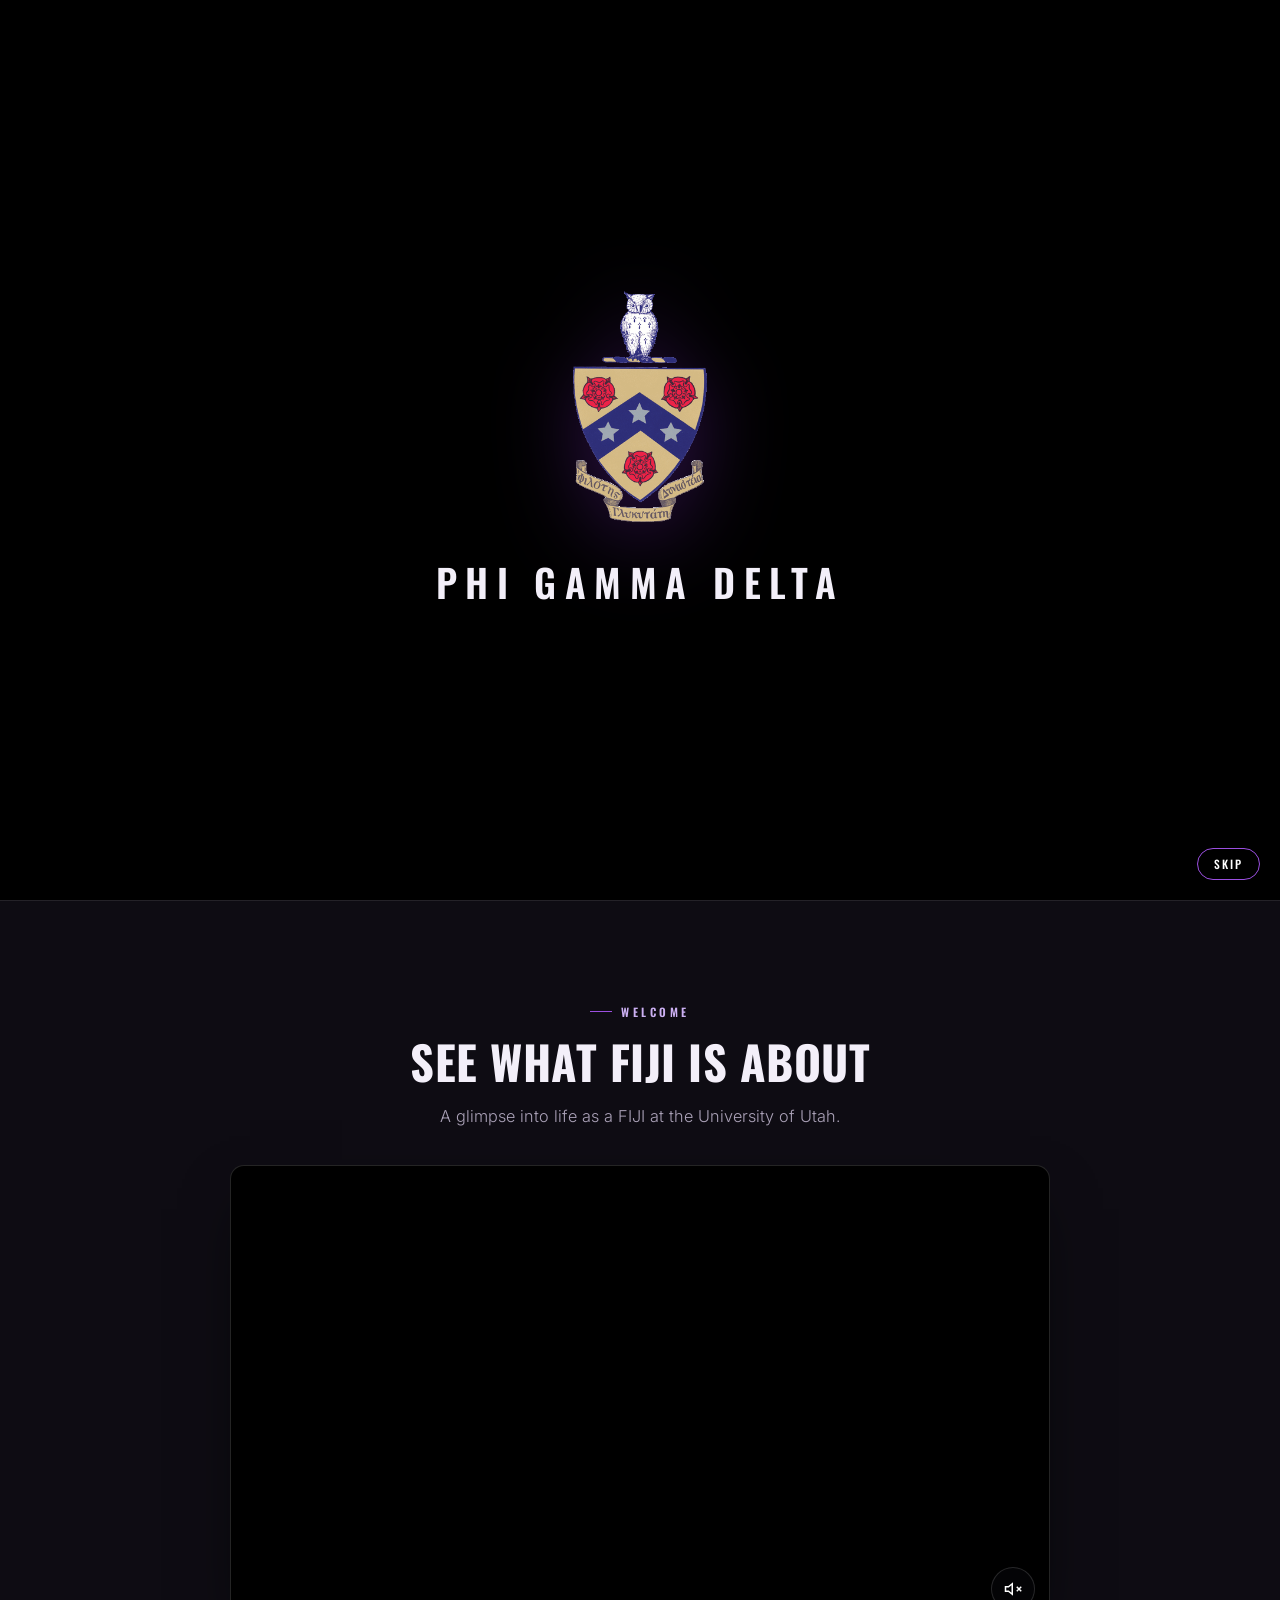
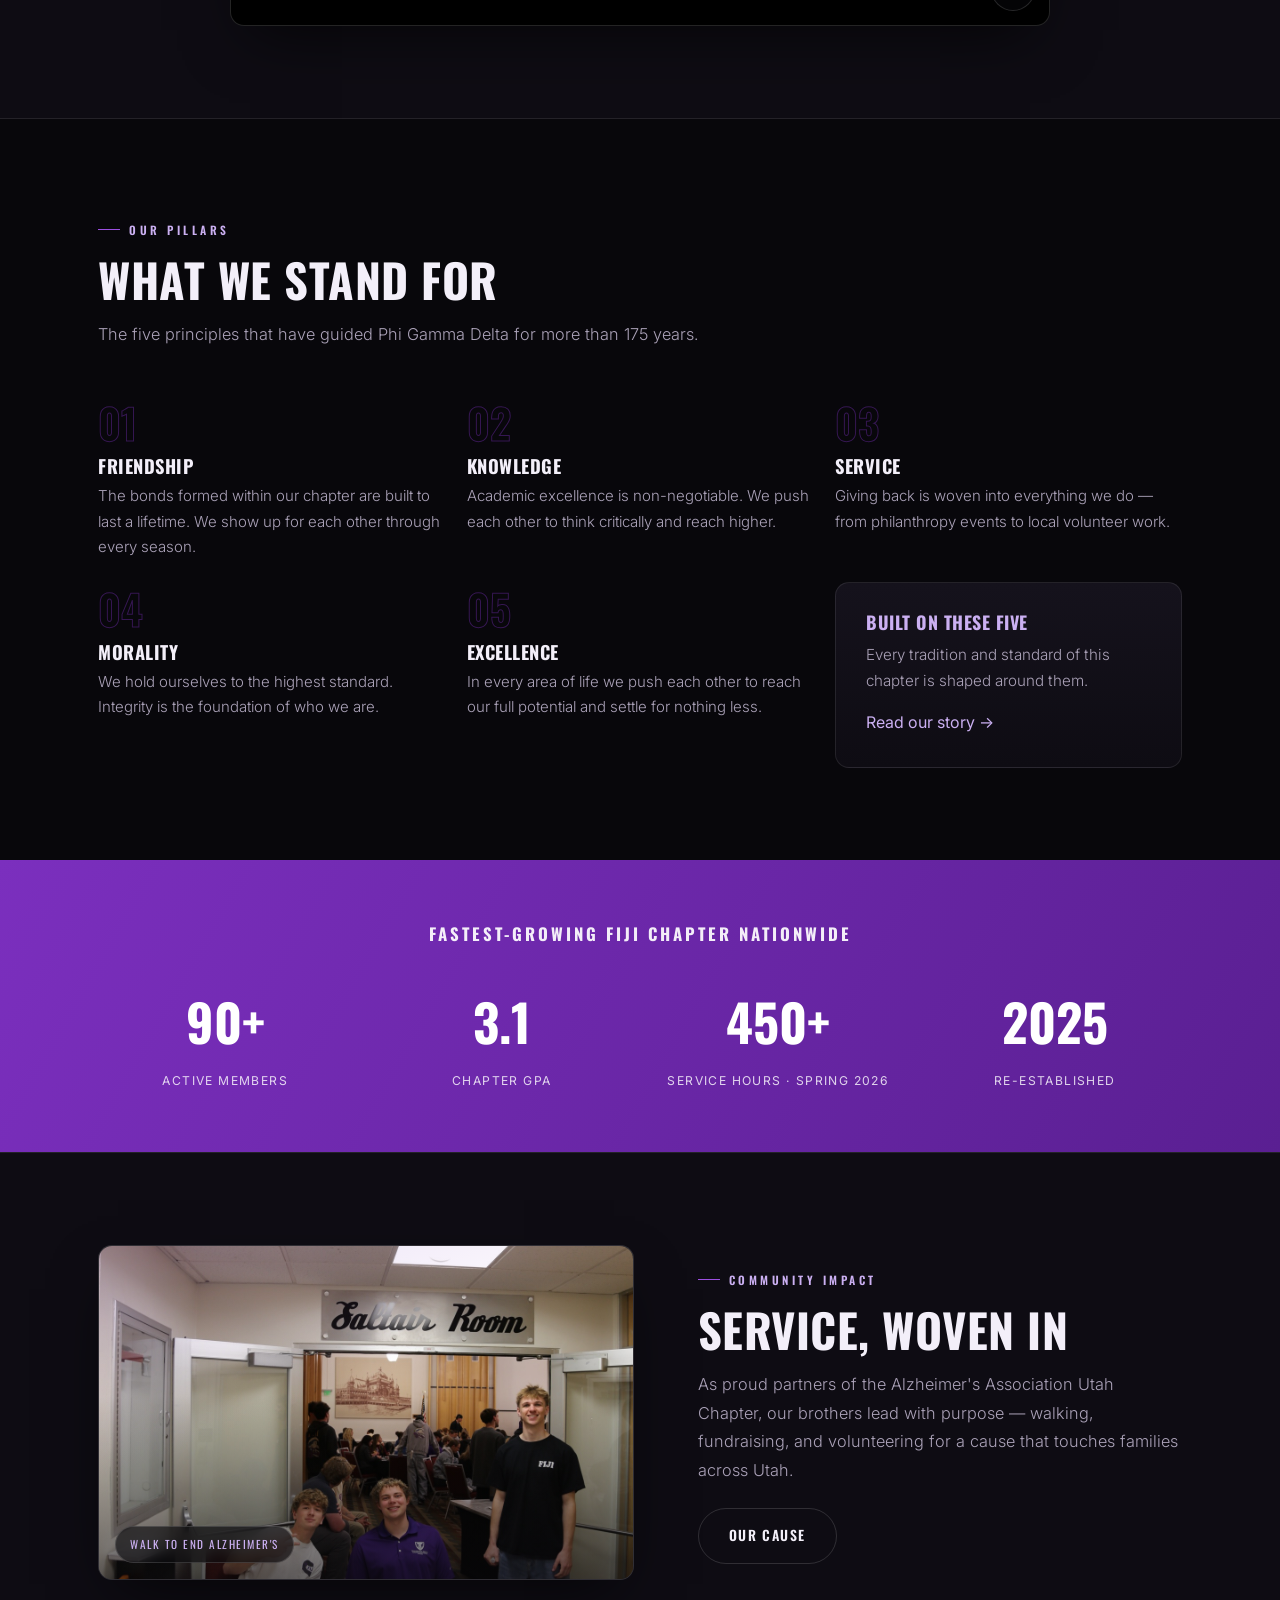
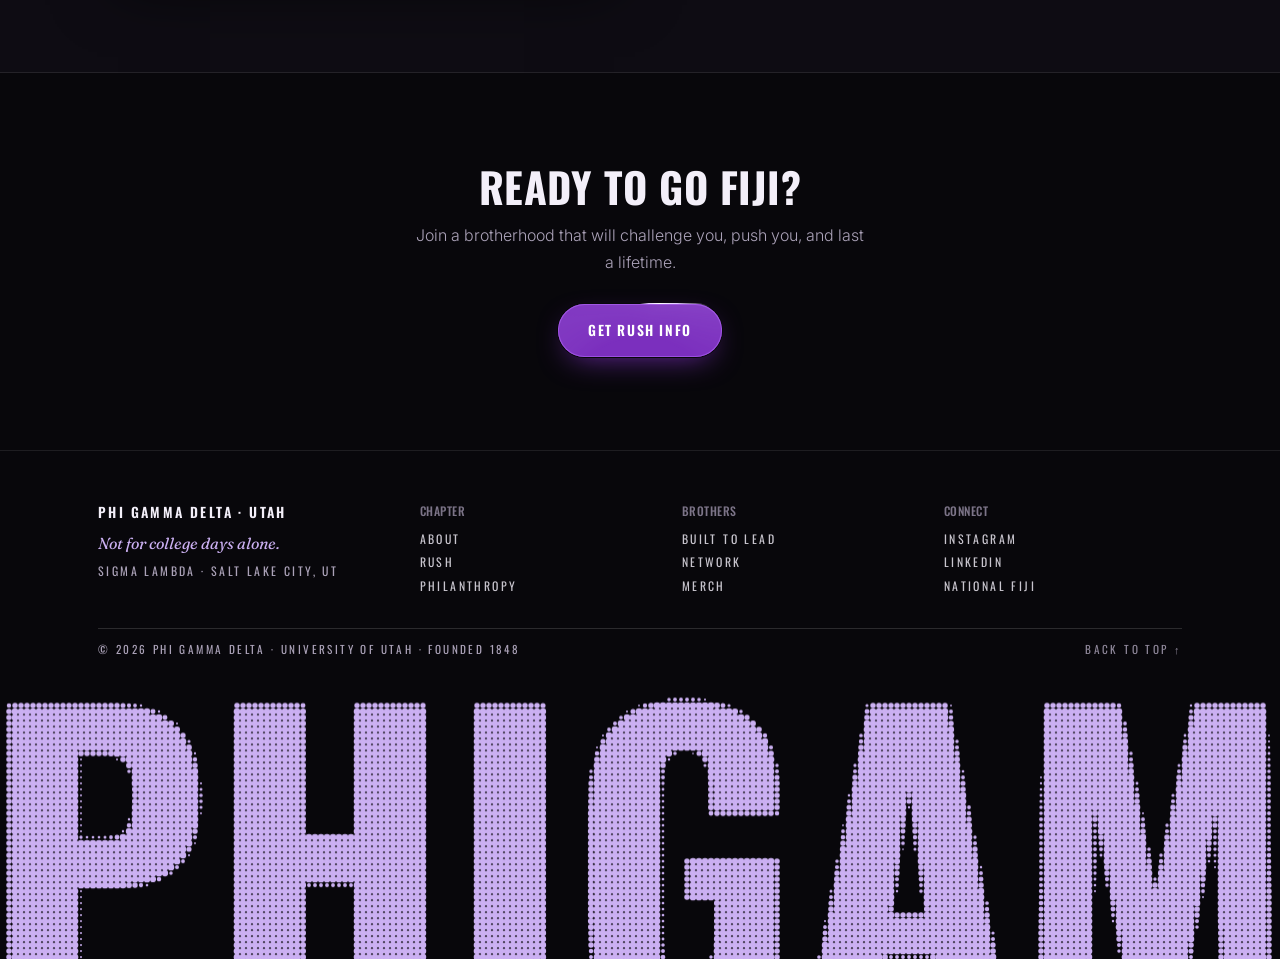
==== commit 071a8e82: "Shiny purple call-to-action buttons Plain-CSS port of the ShinyButton component on every .btn-primar" ====
--- a/index.html
+++ b/index.html
@@ -18,6 +18,7 @@
 <script src="assets/js/intro.js"></script>
 <link rel="stylesheet" href="assets/css/halftone-footer.css">
 <link rel="stylesheet" href="assets/css/scroll-fx.css">
+<link rel="stylesheet" href="assets/css/shiny-button.css">
 </head>
 <body>
 
--- a/assets/css/shiny-button.css
+++ b/assets/css/shiny-button.css
@@ -0,0 +1,130 @@
+/* =============================================================
+   Shiny call-to-action buttons: a plain-CSS port of the React
+   "ShinyButton" component, in FIJI purple. Applies to every
+   .btn-primary and the menu's Rush FIJI button (.nav-cta; :is()
+   also outweighs the nav's own purple): a light shine circles the border, a faint dot
+   pattern and shimmer move inside, and on hover the shine widens
+   and the label glows. scroll-fx.js wraps each label in a <span>
+   for the glow; without JS the button still shines.
+   ============================================================= */
+@property --gradient-angle { syntax: "<angle>"; initial-value: 0deg; inherits: false; }
+@property --gradient-angle-offset { syntax: "<angle>"; initial-value: 0deg; inherits: false; }
+@property --gradient-percent { syntax: "<percentage>"; initial-value: 5%; inherits: false; }
+@property --gradient-shine { syntax: "<color>"; initial-value: white; inherits: false; }
+
+:is(.btn-primary, .nav-links a.nav-cta),
+:is(.btn-primary, .nav-links a.nav-cta).reveal {
+  --shiny-bg: var(--purple, #7B2FBE);
+  --shiny-bg-subtle: #9B4FE0;
+  --shiny-highlight: #E2CCFF;
+  --shiny-highlight-subtle: #F3EBFF;
+  --shiny-glow: #B678F7;             /* deeper than the edge shine, so white text stays readable */
+  --animation: gradient-angle linear infinite;
+  --duration: 3s;
+  --shadow-size: 2px;
+  --shiny-transition: 800ms cubic-bezier(0.25, 1, 0.5, 1);
+
+  isolation: isolate;
+  position: relative;
+  overflow: hidden;
+  border: 1px solid transparent;
+  background:
+    linear-gradient(var(--shiny-bg), var(--shiny-bg)) padding-box,
+    conic-gradient(
+      from calc(var(--gradient-angle) - var(--gradient-angle-offset)),
+      transparent,
+      var(--shiny-highlight) var(--gradient-percent),
+      var(--gradient-shine) calc(var(--gradient-percent) * 2),
+      var(--shiny-highlight) calc(var(--gradient-percent) * 3),
+      transparent calc(var(--gradient-percent) * 4)
+    ) border-box;
+  box-shadow: inset 0 0 0 1px var(--shiny-bg-subtle), 0 10px 30px -12px rgba(123, 47, 190, 0.9);
+  transition: opacity 0.7s var(--ease), transform var(--t), box-shadow var(--t),
+    --gradient-angle-offset var(--shiny-transition), --gradient-percent var(--shiny-transition), --gradient-shine var(--shiny-transition);
+}
+
+:is(.btn-primary, .nav-links a.nav-cta)::before,
+:is(.btn-primary, .nav-links a.nav-cta)::after,
+:is(.btn-primary, .nav-links a.nav-cta) .btn-label::before {
+  content: "";
+  pointer-events: none;
+  position: absolute;
+  inset-inline-start: 50%;
+  inset-block-start: 50%;
+  translate: -50% -50%;
+  z-index: -1;
+}
+
+/* Dot pattern that sweeps round with the shine */
+:is(.btn-primary, .nav-links a.nav-cta)::before {
+  --size: calc(100% - var(--shadow-size) * 3);
+  --position: 2px;
+  --space: calc(var(--position) * 2);
+  width: var(--size);
+  height: var(--size);
+  background: radial-gradient(circle at var(--position) var(--position), white calc(var(--position) / 4), transparent 0) padding-box;
+  background-size: var(--space) var(--space);
+  background-repeat: space;
+  mask-image: conic-gradient(from calc(var(--gradient-angle) + 45deg), black, transparent 10% 90%, black);
+  border-radius: inherit;
+  opacity: 0.35;
+}
+
+/* Inner shimmer */
+:is(.btn-primary, .nav-links a.nav-cta)::after {
+  --animation: shimmer linear infinite;
+  width: 100%;
+  aspect-ratio: 1;
+  background: linear-gradient(-50deg, transparent, var(--shiny-highlight), transparent);
+  mask-image: radial-gradient(circle at bottom, transparent 40%, black);
+  opacity: 0.35;
+}
+
+:is(.btn-primary, .nav-links a.nav-cta) .btn-label { position: relative; z-index: 1; display: inline-flex; align-items: center; gap: 9px; }
+
+/* Glow that breathes behind the label on hover */
+:is(.btn-primary, .nav-links a.nav-cta) .btn-label::before {
+  --size: calc(100% + 1rem);
+  width: var(--size);
+  height: var(--size);
+  box-shadow: inset 0 -1ex 2rem 4px var(--shiny-glow);
+  opacity: 0;
+  transition: opacity var(--shiny-transition);
+  animation: calc(var(--duration) * 1.5) breathe linear infinite;
+}
+
+:is(.btn-primary, .nav-links a.nav-cta),
+:is(.btn-primary, .nav-links a.nav-cta)::before,
+:is(.btn-primary, .nav-links a.nav-cta)::after {
+  animation: var(--animation) var(--duration), var(--animation) calc(var(--duration) / 0.4) reverse paused;
+  animation-composition: add;
+}
+
+:is(.btn-primary, .nav-links a.nav-cta):is(:hover, :focus-visible) {
+  --gradient-percent: 20%;
+  --gradient-angle-offset: 95deg;
+  --gradient-shine: var(--shiny-highlight-subtle);
+  background:
+    linear-gradient(var(--shiny-bg), var(--shiny-bg)) padding-box,
+    conic-gradient(
+      from calc(var(--gradient-angle) - var(--gradient-angle-offset)),
+      transparent,
+      var(--shiny-highlight) var(--gradient-percent),
+      var(--gradient-shine) calc(var(--gradient-percent) * 2),
+      var(--shiny-highlight) calc(var(--gradient-percent) * 3),
+      transparent calc(var(--gradient-percent) * 4)
+    ) border-box;
+}
+:is(.btn-primary, .nav-links a.nav-cta):is(:hover, :focus-visible),
+:is(.btn-primary, .nav-links a.nav-cta):is(:hover, :focus-visible)::before,
+:is(.btn-primary, .nav-links a.nav-cta):is(:hover, :focus-visible)::after { animation-play-state: running; }
+:is(.btn-primary, .nav-links a.nav-cta):is(:hover, :focus-visible) .btn-label::before { opacity: 0.75; }
+
+@keyframes gradient-angle { to { --gradient-angle: 360deg; } }
+@keyframes shimmer { to { rotate: 360deg; } }
+@keyframes breathe { from, to { scale: 1; } 50% { scale: 1.2; } }
+
+/* Reduced motion: keep the purple button and a static edge, no spinning. */
+@media (prefers-reduced-motion: reduce) {
+  :is(.btn-primary, .nav-links a.nav-cta), :is(.btn-primary, .nav-links a.nav-cta)::before, :is(.btn-primary, .nav-links a.nav-cta)::after, :is(.btn-primary, .nav-links a.nav-cta) .btn-label::before { animation: none !important; }
+}
